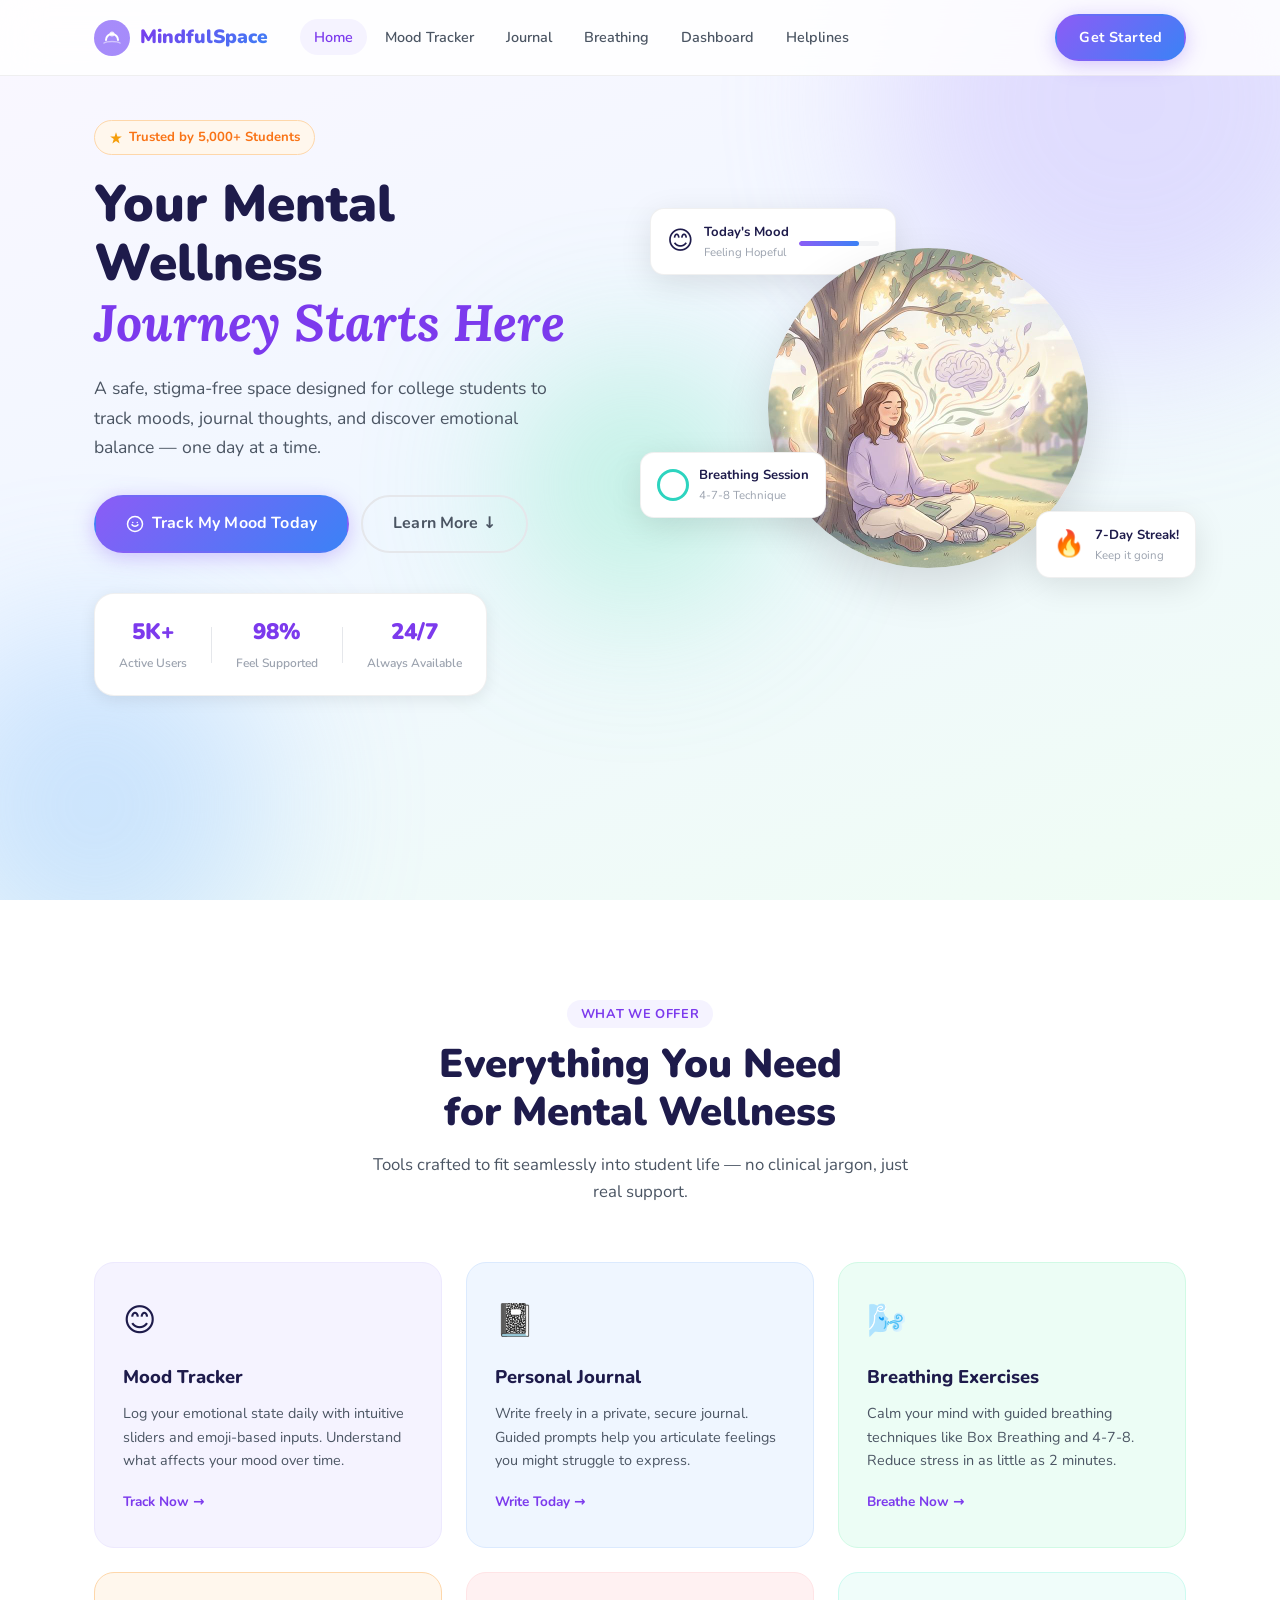
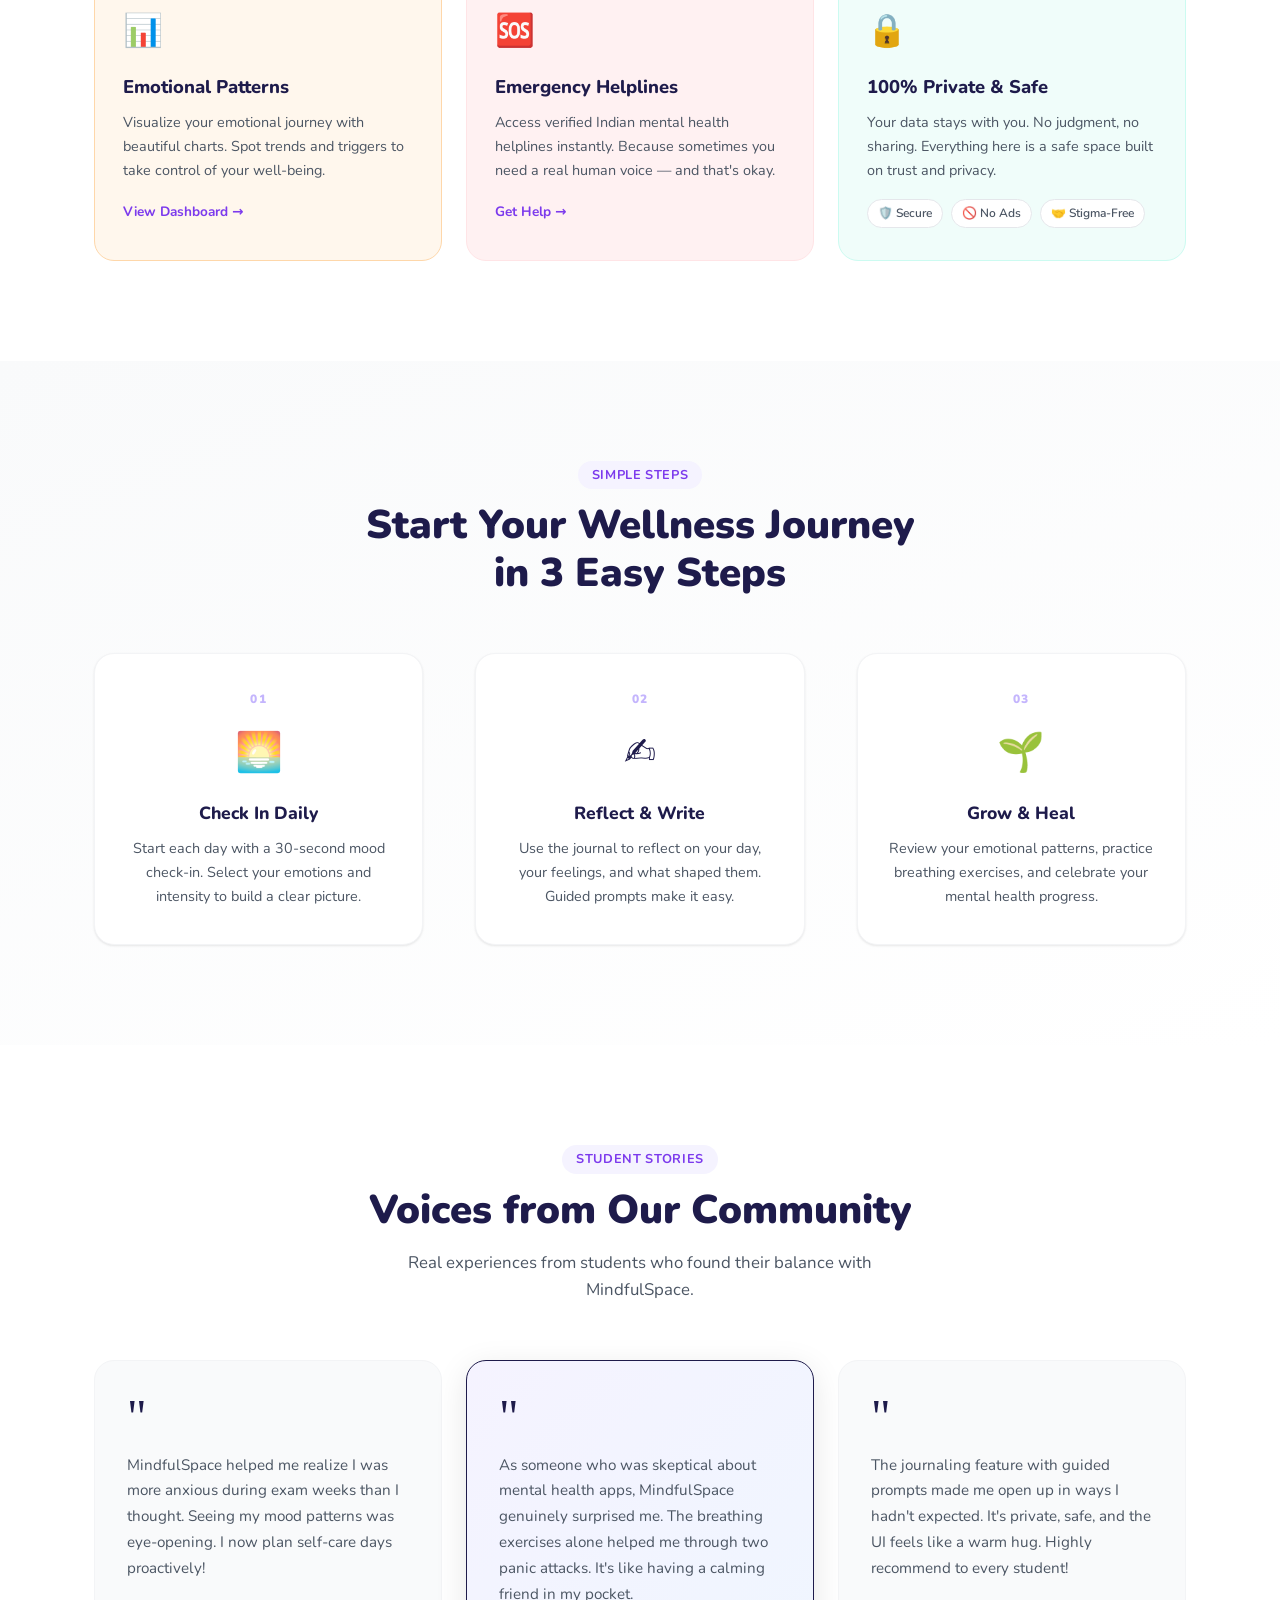
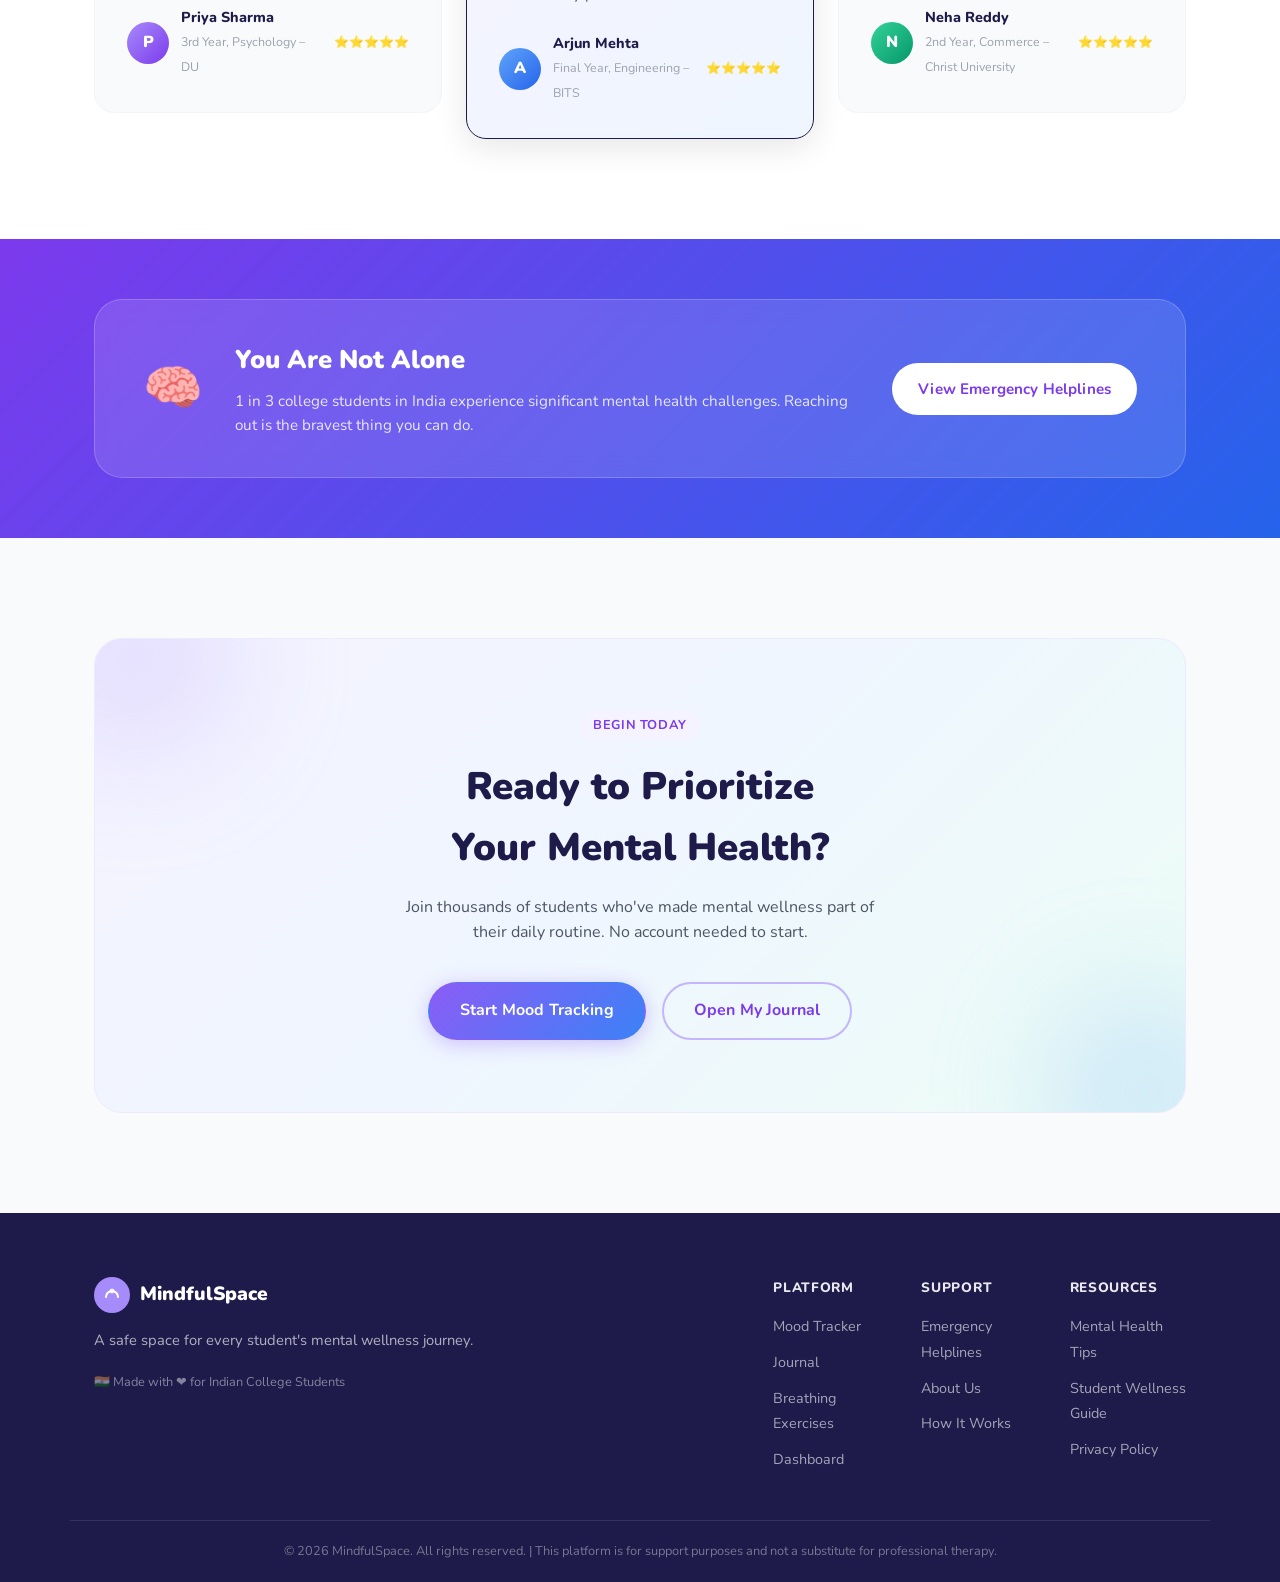
==== index.html @ 721054be "created website MindfulSpace" ====
<!DOCTYPE html>
<html lang="en">
<head>
  <meta charset="UTF-8" />
  <meta name="viewport" content="width=device-width, initial-scale=1.0" />
  <meta name="description" content="MindfulSpace – A safe, private, and accessible mental health support platform for college students. Track moods, journal your thoughts, and access wellness tools." />
  <title>MindfulSpace – Mental Wellness for College Students</title>
  <link rel="preconnect" href="https://fonts.googleapis.com" />
  <link rel="preconnect" href="https://fonts.gstatic.com" crossorigin />
  <link href="https://fonts.googleapis.com/css2?family=Nunito:wght@300;400;500;600;700;800;900&family=Lora:ital,wght@0,400;0,600;1,400&display=swap" rel="stylesheet" />
  <link rel="stylesheet" href="css/style.css" />
</head>
<body>

  <!-- ─── NAVBAR ─── -->
  <nav class="navbar" id="navbar">
    <div class="nav-container">
      <a href="index.html" class="nav-logo">
        <div class="logo-icon">
          <svg viewBox="0 0 36 36" fill="none" xmlns="http://www.w3.org/2000/svg">
            <circle cx="18" cy="18" r="18" fill="url(#logoGrad)"/>
            <path d="M12 20c0-3.314 2.686-6 6-6s6 2.686 6 6" stroke="#fff" stroke-width="2" stroke-linecap="round"/>
            <circle cx="18" cy="14" r="2.5" fill="#fff" opacity="0.8"/>
            <path d="M10 23c1.5-1 4-1.5 8-1.5s6.5.5 8 1.5" stroke="#fff" stroke-width="1.5" stroke-linecap="round" opacity="0.5"/>
            <defs>
              <linearGradient id="logoGrad" x1="0" y1="0" x2="36" y2="36">
                <stop offset="0%" stop-color="#A78BFA"/>
                <stop offset="100%" stop-color="#60A5FA"/>
              </linearGradient>
            </defs>
          </svg>
        </div>
        <span class="logo-text">MindfulSpace</span>
      </a>

      <ul class="nav-links" id="navLinks">
        <li><a href="index.html" class="nav-link active">Home</a></li>
        <li><a href="mood-tracker.html" class="nav-link">Mood Tracker</a></li>
        <li><a href="journal.html" class="nav-link">Journal</a></li>
        <li><a href="breathing.html" class="nav-link">Breathing</a></li>
        <li><a href="dashboard.html" class="nav-link">Dashboard</a></li>
        <li><a href="helplines.html" class="nav-link">Helplines</a></li>
      </ul>

      <div class="nav-actions">
        <a href="mood-tracker.html" class="btn btn-primary nav-cta">Get Started</a>
        <button class="hamburger" id="hamburger" aria-label="Toggle menu">
          <span></span><span></span><span></span>
        </button>
      </div>
    </div>
  </nav>

  <!-- ─── HERO ─── -->
  <section class="hero" id="home">
    <div class="hero-bg-shapes">
      <div class="shape shape-1"></div>
      <div class="shape shape-2"></div>
      <div class="shape shape-3"></div>
    </div>
    <div class="container hero-container">
      <div class="hero-content" data-animate="fade-up">
        <span class="hero-badge">
          <svg width="14" height="14" viewBox="0 0 24 24" fill="none"><path d="M12 2l2.4 7.4H22l-6.2 4.5 2.4 7.4L12 17l-6.2 4.3 2.4-7.4L2 9.4h7.6L12 2z" fill="#F59E0B"/></svg>
          Trusted by 5,000+ Students
        </span>
        <h1 class="hero-title">Your Mental Wellness<br/><em>Journey Starts Here</em></h1>
        <p class="hero-subtitle">A safe, stigma-free space designed for college students to track moods, journal thoughts, and discover emotional balance — one day at a time.</p>
        <div class="hero-actions">
          <a href="mood-tracker.html" class="btn btn-primary btn-lg">
            <svg width="18" height="18" viewBox="0 0 24 24" fill="none"><circle cx="12" cy="12" r="10" stroke="white" stroke-width="2"/><path d="M8 13s1.5 2 4 2 4-2 4-2" stroke="white" stroke-width="2" stroke-linecap="round"/><circle cx="9" cy="10" r="1" fill="white"/><circle cx="15" cy="10" r="1" fill="white"/></svg>
            Track My Mood Today
          </a>
          <a href="#features" class="btn btn-ghost btn-lg">Learn More ↓</a>
        </div>
        <div class="hero-stats">
          <div class="stat-item">
            <span class="stat-num">5K+</span>
            <span class="stat-label">Active Users</span>
          </div>
          <div class="stat-divider"></div>
          <div class="stat-item">
            <span class="stat-num">98%</span>
            <span class="stat-label">Feel Supported</span>
          </div>
          <div class="stat-divider"></div>
          <div class="stat-item">
            <span class="stat-num">24/7</span>
            <span class="stat-label">Always Available</span>
          </div>
        </div>
      </div>
      <div class="hero-visual" data-animate="fade-left">
        <div class="hero-card-stack">
          <div class="floating-card card-mood">
            <div class="card-icon">😊</div>
            <div class="card-info">
              <span class="card-title">Today's Mood</span>
              <span class="card-sub">Feeling Hopeful</span>
            </div>
            <div class="mood-bar-mini">
              <div class="mood-fill" style="width:75%"></div>
            </div>
          </div>
          <div class="hero-illustration-wrap">
            <img src="assets/hero-illustration.png" alt="Student finding mental peace" class="hero-img" />
          </div>
          <div class="floating-card card-streak">
            <div class="streak-fire">🔥</div>
            <div class="card-info">
              <span class="card-title">7-Day Streak!</span>
              <span class="card-sub">Keep it going</span>
            </div>
          </div>
          <div class="floating-card card-breath">
            <div class="breath-ring"></div>
            <div class="card-info">
              <span class="card-title">Breathing Session</span>
              <span class="card-sub">4-7-8 Technique</span>
            </div>
          </div>
        </div>
      </div>
    </div>
  </section>

  <!-- ─── FEATURES ─── -->
  <section class="features" id="features">
    <div class="container">
      <div class="section-header" data-animate="fade-up">
        <span class="section-tag">What We Offer</span>
        <h2 class="section-title">Everything You Need<br/>for Mental Wellness</h2>
        <p class="section-subtitle">Tools crafted to fit seamlessly into student life — no clinical jargon, just real support.</p>
      </div>
      <div class="features-grid">

        <a href="mood-tracker.html" class="feature-card feature-card--purple" data-animate="fade-up" data-delay="100">
          <div class="feature-icon-wrap">
            <span class="feature-emoji">😊</span>
          </div>
          <h3>Mood Tracker</h3>
          <p>Log your emotional state daily with intuitive sliders and emoji-based inputs. Understand what affects your mood over time.</p>
          <span class="feature-link">Track Now →</span>
        </a>

        <a href="journal.html" class="feature-card feature-card--blue" data-animate="fade-up" data-delay="200">
          <div class="feature-icon-wrap">
            <span class="feature-emoji">📓</span>
          </div>
          <h3>Personal Journal</h3>
          <p>Write freely in a private, secure journal. Guided prompts help you articulate feelings you might struggle to express.</p>
          <span class="feature-link">Write Today →</span>
        </a>

        <a href="breathing.html" class="feature-card feature-card--green" data-animate="fade-up" data-delay="300">
          <div class="feature-icon-wrap">
            <span class="feature-emoji">🌬️</span>
          </div>
          <h3>Breathing Exercises</h3>
          <p>Calm your mind with guided breathing techniques like Box Breathing and 4-7-8. Reduce stress in as little as 2 minutes.</p>
          <span class="feature-link">Breathe Now →</span>
        </a>

        <a href="dashboard.html" class="feature-card feature-card--peach" data-animate="fade-up" data-delay="400">
          <div class="feature-icon-wrap">
            <span class="feature-emoji">📊</span>
          </div>
          <h3>Emotional Patterns</h3>
          <p>Visualize your emotional journey with beautiful charts. Spot trends and triggers to take control of your well-being.</p>
          <span class="feature-link">View Dashboard →</span>
        </a>

        <a href="helplines.html" class="feature-card feature-card--rose" data-animate="fade-up" data-delay="500">
          <div class="feature-icon-wrap">
            <span class="feature-emoji">🆘</span>
          </div>
          <h3>Emergency Helplines</h3>
          <p>Access verified Indian mental health helplines instantly. Because sometimes you need a real human voice — and that's okay.</p>
          <span class="feature-link">Get Help →</span>
        </a>

        <div class="feature-card feature-card--teal feature-card--highlight" data-animate="fade-up" data-delay="600">
          <div class="feature-icon-wrap">
            <span class="feature-emoji">🔒</span>
          </div>
          <h3>100% Private & Safe</h3>
          <p>Your data stays with you. No judgment, no sharing. Everything here is a safe space built on trust and privacy.</p>
          <div class="privacy-badges">
            <span class="badge">🛡️ Secure</span>
            <span class="badge">🚫 No Ads</span>
            <span class="badge">🤝 Stigma-Free</span>
          </div>
        </div>

      </div>
    </div>
  </section>

  <!-- ─── HOW IT WORKS ─── -->
  <section class="how-it-works">
    <div class="container">
      <div class="section-header" data-animate="fade-up">
        <span class="section-tag">Simple Steps</span>
        <h2 class="section-title">Start Your Wellness Journey<br/>in 3 Easy Steps</h2>
      </div>
      <div class="steps-container">
        <div class="step-card" data-animate="fade-up" data-delay="100">
          <div class="step-number">01</div>
          <div class="step-icon">🌅</div>
          <h3>Check In Daily</h3>
          <p>Start each day with a 30-second mood check-in. Select your emotions and intensity to build a clear picture.</p>
        </div>
        <div class="step-connector"></div>
        <div class="step-card" data-animate="fade-up" data-delay="200">
          <div class="step-number">02</div>
          <div class="step-icon">✍️</div>
          <h3>Reflect & Write</h3>
          <p>Use the journal to reflect on your day, your feelings, and what shaped them. Guided prompts make it easy.</p>
        </div>
        <div class="step-connector"></div>
        <div class="step-card" data-animate="fade-up" data-delay="300">
          <div class="step-number">03</div>
          <div class="step-icon">🌱</div>
          <h3>Grow & Heal</h3>
          <p>Review your emotional patterns, practice breathing exercises, and celebrate your mental health progress.</p>
        </div>
      </div>
    </div>
  </section>

  <!-- ─── TESTIMONIALS ─── -->
  <section class="testimonials">
    <div class="container">
      <div class="section-header" data-animate="fade-up">
        <span class="section-tag">Student Stories</span>
        <h2 class="section-title">Voices from Our Community</h2>
        <p class="section-subtitle">Real experiences from students who found their balance with MindfulSpace.</p>
      </div>
      <div class="testimonials-grid">

        <div class="testimonial-card" data-animate="fade-up" data-delay="100">
          <div class="quote-icon">"</div>
          <p class="testimonial-text">MindfulSpace helped me realize I was more anxious during exam weeks than I thought. Seeing my mood patterns was eye-opening. I now plan self-care days proactively!</p>
          <div class="testimonial-author">
            <div class="author-avatar" style="background: linear-gradient(135deg,#A78BFA,#7C3AED)">P</div>
            <div class="author-info">
              <span class="author-name">Priya Sharma</span>
              <span class="author-detail">3rd Year, Psychology – DU</span>
            </div>
            <div class="stars">⭐⭐⭐⭐⭐</div>
          </div>
        </div>

        <div class="testimonial-card testimonial-card--featured" data-animate="fade-up" data-delay="200">
          <div class="quote-icon">"</div>
          <p class="testimonial-text">As someone who was skeptical about mental health apps, MindfulSpace genuinely surprised me. The breathing exercises alone helped me through two panic attacks. It's like having a calming friend in my pocket.</p>
          <div class="testimonial-author">
            <div class="author-avatar" style="background: linear-gradient(135deg,#60A5FA,#2563EB)">A</div>
            <div class="author-info">
              <span class="author-name">Arjun Mehta</span>
              <span class="author-detail">Final Year, Engineering – BITS</span>
            </div>
            <div class="stars">⭐⭐⭐⭐⭐</div>
          </div>
        </div>

        <div class="testimonial-card" data-animate="fade-up" data-delay="300">
          <div class="quote-icon">"</div>
          <p class="testimonial-text">The journaling feature with guided prompts made me open up in ways I hadn't expected. It's private, safe, and the UI feels like a warm hug. Highly recommend to every student!</p>
          <div class="testimonial-author">
            <div class="author-avatar" style="background: linear-gradient(135deg,#34D399,#059669)">N</div>
            <div class="author-info">
              <span class="author-name">Neha Reddy</span>
              <span class="author-detail">2nd Year, Commerce – Christ University</span>
            </div>
            <div class="stars">⭐⭐⭐⭐⭐</div>
          </div>
        </div>

      </div>
    </div>
  </section>

  <!-- ─── AWARENESS BANNER ─── -->
  <section class="awareness-banner">
    <div class="container awareness-container">
      <div class="awareness-content" data-animate="fade-up">
        <div class="awareness-icon">🧠</div>
        <div class="awareness-text">
          <h2>You Are Not Alone</h2>
          <p>1 in 3 college students in India experience significant mental health challenges. Reaching out is the bravest thing you can do.</p>
        </div>
        <a href="helplines.html" class="btn btn-white">View Emergency Helplines</a>
      </div>
    </div>
  </section>

  <!-- ─── CTA ─── -->
  <section class="cta-section">
    <div class="container">
      <div class="cta-card" data-animate="fade-up">
        <div class="cta-decoration cta-dec-1"></div>
        <div class="cta-decoration cta-dec-2"></div>
        <span class="section-tag">Begin Today</span>
        <h2>Ready to Prioritize<br/>Your Mental Health?</h2>
        <p>Join thousands of students who've made mental wellness part of their daily routine. No account needed to start.</p>
        <div class="cta-actions">
          <a href="mood-tracker.html" class="btn btn-primary btn-lg">Start Mood Tracking</a>
          <a href="journal.html" class="btn btn-outline btn-lg">Open My Journal</a>
        </div>
      </div>
    </div>
  </section>

  <!-- ─── FOOTER ─── -->
  <footer class="footer">
    <div class="container footer-container">
      <div class="footer-brand">
        <a href="index.html" class="nav-logo footer-logo">
          <div class="logo-icon">
            <svg viewBox="0 0 36 36" fill="none" xmlns="http://www.w3.org/2000/svg">
              <circle cx="18" cy="18" r="18" fill="url(#footerLogoGrad)"/>
              <path d="M12 20c0-3.314 2.686-6 6-6s6 2.686 6 6" stroke="#fff" stroke-width="2" stroke-linecap="round"/>
              <circle cx="18" cy="14" r="2.5" fill="#fff" opacity="0.8"/>
              <defs>
                <linearGradient id="footerLogoGrad" x1="0" y1="0" x2="36" y2="36">
                  <stop offset="0%" stop-color="#A78BFA"/>
                  <stop offset="100%" stop-color="#60A5FA"/>
                </linearGradient>
              </defs>
            </svg>
          </div>
          <span class="logo-text">MindfulSpace</span>
        </a>
        <p class="footer-tagline">A safe space for every student's mental wellness journey.</p>
        <div class="footer-note">
          <span>🇮🇳 Made with ❤️ for Indian College Students</span>
        </div>
      </div>
      <div class="footer-links-grid">
        <div class="footer-col">
          <h4>Platform</h4>
          <ul>
            <li><a href="mood-tracker.html">Mood Tracker</a></li>
            <li><a href="journal.html">Journal</a></li>
            <li><a href="breathing.html">Breathing Exercises</a></li>
            <li><a href="dashboard.html">Dashboard</a></li>
          </ul>
        </div>
        <div class="footer-col">
          <h4>Support</h4>
          <ul>
            <li><a href="helplines.html">Emergency Helplines</a></li>
            <li><a href="#features">About Us</a></li>
            <li><a href="#features">How It Works</a></li>
          </ul>
        </div>
        <div class="footer-col">
          <h4>Resources</h4>
          <ul>
            <li><a href="#">Mental Health Tips</a></li>
            <li><a href="#">Student Wellness Guide</a></li>
            <li><a href="#">Privacy Policy</a></li>
          </ul>
        </div>
      </div>
    </div>
    <div class="footer-bottom">
      <div class="container">
        <p>© 2026 MindfulSpace. All rights reserved. | This platform is for support purposes and not a substitute for professional therapy.</p>
      </div>
    </div>
  </footer>

  <script src="js/main.js"></script>
</body>
</html>
---- css/style.css ----
/* ================================================
   MINDFULSPACE – MAIN STYLESHEET
   Light Theme | Calm & Vibrant
================================================ */

/* ─── TOKENS ─── */
:root {
  --purple-50:  #F5F3FF;
  --purple-100: #EDE9FE;
  --purple-300: #C4B5FD;
  --purple-500: #8B5CF6;
  --purple-600: #7C3AED;

  --blue-50:  #EFF6FF;
  --blue-300: #93C5FD;
  --blue-500: #3B82F6;
  --blue-600: #2563EB;

  --green-50:  #ECFDF5;
  --green-300: #6EE7B7;
  --green-500: #10B981;
  --green-600: #059669;

  --peach-50:  #FFF7ED;
  --peach-200: #FED7AA;
  --peach-400: #FB923C;
  --peach-500: #F97316;

  --rose-50:  #FFF1F2;
  --rose-300: #FDA4AF;
  --rose-500: #F43F5E;

  --teal-50:  #F0FDFA;
  --teal-400: #2DD4BF;
  --teal-600: #0D9488;

  --gray-50:  #F9FAFB;
  --gray-100: #F3F4F6;
  --gray-200: #E5E7EB;
  --gray-300: #D1D5DB;
  --gray-400: #9CA3AF;
  --gray-500: #6B7280;
  --gray-700: #374151;
  --gray-800: #1F2937;
  --gray-900: #111827;

  --white: #FFFFFF;
  --text-primary: #1E1B4B;
  --text-secondary: #4B5563;
  --text-muted: #9CA3AF;

  --border-light: rgba(0,0,0,0.06);
  --shadow-sm: 0 1px 3px rgba(0,0,0,0.06), 0 1px 2px rgba(0,0,0,0.04);
  --shadow-md: 0 4px 16px rgba(0,0,0,0.08);
  --shadow-lg: 0 8px 32px rgba(0,0,0,0.10);
  --shadow-xl: 0 20px 48px rgba(0,0,0,0.12);

  --radius-sm: 8px;
  --radius-md: 14px;
  --radius-lg: 20px;
  --radius-xl: 28px;
  --radius-full: 9999px;

  --font-sans: 'Nunito', system-ui, sans-serif;
  --font-serif: 'Lora', Georgia, serif;

  --transition: 0.25s cubic-bezier(0.4,0,0.2,1);
  --transition-slow: 0.45s cubic-bezier(0.4,0,0.2,1);
}

/* ─── RESET & BASE ─── */
*, *::before, *::after { box-sizing: border-box; margin: 0; padding: 0; }
html { scroll-behavior: smooth; font-size: 16px; }
body {
  font-family: var(--font-sans);
  background: var(--white);
  color: var(--text-primary);
  line-height: 1.6;
  overflow-x: hidden;
}
a { text-decoration: none; color: inherit; }
ul { list-style: none; }
img { max-width: 100%; display: block; }
button { border: none; background: none; cursor: pointer; font-family: inherit; }

/* ─── CONTAINER ─── */
.container {
  max-width: 1140px;
  margin: 0 auto;
  padding: 0 24px;
}

/* ─── BUTTONS ─── */
.btn {
  display: inline-flex;
  align-items: center;
  gap: 8px;
  padding: 12px 24px;
  border-radius: var(--radius-full);
  font-weight: 700;
  font-size: 0.95rem;
  font-family: var(--font-sans);
  transition: var(--transition);
  cursor: pointer;
  border: 2px solid transparent;
  letter-spacing: 0.01em;
}
.btn-lg { padding: 14px 30px; font-size: 1rem; }
.btn-sm { padding: 8px 18px; font-size: 0.875rem; }
.btn-primary {
  background: linear-gradient(135deg, var(--purple-500), var(--blue-500));
  color: #fff;
  box-shadow: 0 4px 20px rgba(139,92,246,0.35);
}
.btn-primary:hover {
  transform: translateY(-2px);
  box-shadow: 0 8px 28px rgba(139,92,246,0.45);
}
.btn-ghost {
  background: transparent;
  color: var(--text-secondary);
  border-color: var(--gray-200);
}
.btn-ghost:hover { background: var(--gray-50); border-color: var(--gray-300); }
.btn-outline {
  background: transparent;
  color: var(--purple-600);
  border-color: var(--purple-300);
}
.btn-outline:hover { background: var(--purple-50); }
.btn-white {
  background: #fff;
  color: var(--purple-600);
  font-weight: 700;
}
.btn-white:hover { background: var(--purple-50); transform: translateY(-2px); }
.btn-danger {
  background: linear-gradient(135deg, #F43F5E, #E11D48);
  color: #fff;
  box-shadow: 0 4px 16px rgba(244,63,94,0.3);
}
.btn-danger:hover { transform: translateY(-2px); box-shadow: 0 8px 24px rgba(244,63,94,0.4); }
.btn-success {
  background: linear-gradient(135deg, var(--green-500), var(--teal-600));
  color: #fff;
  box-shadow: 0 4px 16px rgba(16,185,129,0.3);
}
.btn-success:hover { transform: translateY(-2px); }

/* ─── SECTION HELPERS ─── */
.section-tag {
  display: inline-block;
  background: var(--purple-50);
  color: var(--purple-600);
  padding: 4px 14px;
  border-radius: var(--radius-full);
  font-size: 0.8rem;
  font-weight: 700;
  letter-spacing: 0.05em;
  text-transform: uppercase;
  margin-bottom: 12px;
}
.section-header { text-align: center; margin-bottom: 56px; }
.section-title {
  font-size: clamp(1.8rem, 4vw, 2.5rem);
  font-weight: 900;
  color: var(--text-primary);
  line-height: 1.2;
  margin-bottom: 16px;
}
.section-title em { font-style: italic; font-family: var(--font-serif); color: var(--purple-600); }
.section-subtitle { font-size: 1.05rem; color: var(--text-secondary); max-width: 560px; margin: 0 auto; }

/* ─── NAVBAR ─── */
.navbar {
  position: fixed;
  top: 0; left: 0; right: 0;
  z-index: 1000;
  padding: 14px 0;
  background: rgba(255,255,255,0.85);
  backdrop-filter: blur(20px);
  -webkit-backdrop-filter: blur(20px);
  border-bottom: 1px solid var(--border-light);
  transition: var(--transition);
}
.navbar.scrolled {
  padding: 10px 0;
  box-shadow: var(--shadow-md);
}
.nav-container {
  max-width: 1140px;
  margin: 0 auto;
  padding: 0 24px;
  display: flex;
  align-items: center;
  gap: 32px;
}
.nav-logo {
  display: flex;
  align-items: center;
  gap: 10px;
  flex-shrink: 0;
}
.logo-icon { width: 36px; height: 36px; flex-shrink: 0; }
.logo-text {
  font-size: 1.2rem;
  font-weight: 900;
  background: linear-gradient(135deg, var(--purple-600), var(--blue-500));
  -webkit-background-clip: text;
  -webkit-text-fill-color: transparent;
  background-clip: text;
}
.nav-links {
  display: flex;
  align-items: center;
  gap: 4px;
  flex: 1;
}
.nav-link {
  padding: 8px 14px;
  border-radius: var(--radius-full);
  font-weight: 600;
  font-size: 0.9rem;
  color: var(--text-secondary);
  transition: var(--transition);
}
.nav-link:hover, .nav-link.active {
  background: var(--purple-50);
  color: var(--purple-600);
}
.nav-actions { display: flex; align-items: center; gap: 12px; margin-left: auto; }
.nav-cta { padding: 10px 22px; font-size: 0.9rem; }
.hamburger {
  display: none;
  flex-direction: column;
  gap: 5px;
  width: 32px;
  padding: 4px;
}
.hamburger span {
  display: block;
  height: 2px;
  background: var(--text-primary);
  border-radius: 2px;
  transition: var(--transition);
}
.hamburger.open span:nth-child(1) { transform: translateY(7px) rotate(45deg); }
.hamburger.open span:nth-child(2) { opacity: 0; }
.hamburger.open span:nth-child(3) { transform: translateY(-7px) rotate(-45deg); }

/* ─── HERO ─── */
.hero {
  min-height: 100vh;
  padding: 120px 0 80px;
  position: relative;
  overflow: hidden;
  background: linear-gradient(160deg, #FAF7FF 0%, #F0F7FF 50%, #F0FDF4 100%);
}
.hero-bg-shapes { position: absolute; inset: 0; pointer-events: none; overflow: hidden; }
.shape {
  position: absolute;
  border-radius: 50%;
  filter: blur(80px);
  opacity: 0.4;
}
.shape-1 { width: 500px; height: 500px; background: var(--purple-300); top: -150px; right: -100px; animation: float1 8s ease-in-out infinite; }
.shape-2 { width: 350px; height: 350px; background: var(--blue-300); bottom: -80px; left: -80px; animation: float2 10s ease-in-out infinite; }
.shape-3 { width: 250px; height: 250px; background: var(--green-300); top: 40%; left: 40%; animation: float1 12s ease-in-out infinite reverse; }
@keyframes float1 { 0%,100% { transform: translateY(0) rotate(0); } 50% { transform: translateY(-30px) rotate(5deg); } }
@keyframes float2 { 0%,100% { transform: translateY(0) rotate(0); } 50% { transform: translateY(20px) rotate(-5deg); } }

.hero-container {
  display: grid;
  grid-template-columns: 1fr 1fr;
  gap: 60px;
  align-items: center;
  position: relative;
  z-index: 1;
}
.hero-badge {
  display: inline-flex;
  align-items: center;
  gap: 6px;
  background: linear-gradient(135deg, var(--peach-50), #FFF7ED);
  border: 1px solid var(--peach-200);
  color: var(--peach-500);
  padding: 6px 14px;
  border-radius: var(--radius-full);
  font-size: 0.82rem;
  font-weight: 700;
  margin-bottom: 20px;
}
.hero-title {
  font-size: clamp(2.2rem, 5vw, 3.2rem);
  font-weight: 900;
  color: var(--text-primary);
  line-height: 1.15;
  margin-bottom: 20px;
}
.hero-title em { font-style: italic; font-family: var(--font-serif); color: var(--purple-600); }
.hero-subtitle {
  font-size: 1.1rem;
  color: var(--text-secondary);
  line-height: 1.7;
  margin-bottom: 32px;
  max-width: 480px;
}
.hero-actions { display: flex; gap: 12px; flex-wrap: wrap; margin-bottom: 40px; }
.hero-stats {
  display: flex;
  align-items: center;
  gap: 24px;
  padding: 20px 24px;
  background: #fff;
  border-radius: var(--radius-lg);
  box-shadow: var(--shadow-md);
  border: 1px solid var(--border-light);
  width: fit-content;
}
.stat-item { text-align: center; }
.stat-num { display: block; font-size: 1.4rem; font-weight: 900; color: var(--purple-600); }
.stat-label { font-size: 0.75rem; color: var(--text-muted); font-weight: 600; }
.stat-divider { width: 1px; height: 36px; background: var(--gray-200); }

/* Hero Visual */
.hero-visual { position: relative; }
.hero-card-stack { position: relative; height: 440px; }
.hero-illustration-wrap {
  position: absolute;
  top: 50%; left: 50%;
  transform: translate(-50%, -50%);
  width: 320px; height: 320px;
  border-radius: 50%;
  overflow: hidden;
  background: linear-gradient(135deg, var(--purple-100), var(--blue-50));
  box-shadow: var(--shadow-xl);
}
.hero-img { width: 100%; height: 100%; object-fit: cover; }
.floating-card {
  position: absolute;
  background: #fff;
  border-radius: var(--radius-md);
  padding: 12px 16px;
  box-shadow: var(--shadow-lg);
  border: 1px solid var(--border-light);
  display: flex;
  align-items: center;
  gap: 10px;
  animation: cardFloat 4s ease-in-out infinite;
}
.card-mood { top: 20px; left: -20px; animation-delay: 0s; }
.card-streak { bottom: 50px; right: -10px; animation-delay: 1s; }
.card-breath { top: 60%; left: -30px; animation-delay: 2s; }
@keyframes cardFloat { 0%,100% { transform: translateY(0); } 50% { transform: translateY(-8px); } }
.card-icon { font-size: 1.6rem; }
.streak-fire { font-size: 1.6rem; }
.card-info { display: flex; flex-direction: column; }
.card-title { font-size: 0.82rem; font-weight: 700; color: var(--text-primary); }
.card-sub { font-size: 0.72rem; color: var(--text-muted); }
.mood-bar-mini { width: 80px; height: 5px; background: var(--gray-100); border-radius: 3px; margin-top: 4px; overflow: hidden; }
.mood-fill { height: 100%; background: linear-gradient(90deg, var(--purple-500), var(--blue-500)); border-radius: 3px; }
.breath-ring {
  width: 32px; height: 32px;
  border-radius: 50%;
  border: 3px solid var(--teal-400);
  animation: breathPulse 3s ease-in-out infinite;
}
@keyframes breathPulse { 0%,100% { transform: scale(1); opacity: 1; } 50% { transform: scale(1.3); opacity: 0.5; } }

/* ─── FEATURES ─── */
.features {
  padding: 100px 0;
  background: #fff;
}
.features-grid {
  display: grid;
  grid-template-columns: repeat(3, 1fr);
  gap: 24px;
}
.feature-card {
  display: block;
  padding: 32px 28px;
  border-radius: var(--radius-lg);
  border: 1.5px solid transparent;
  transition: var(--transition);
  cursor: pointer;
  position: relative;
  overflow: hidden;
}
.feature-card::before {
  content: '';
  position: absolute;
  inset: 0;
  opacity: 0;
  transition: var(--transition);
  border-radius: var(--radius-lg);
}
.feature-card:hover { transform: translateY(-6px); box-shadow: var(--shadow-xl); }
.feature-card:hover::before { opacity: 0.04; }
.feature-card--purple { background: var(--purple-50); border-color: var(--purple-100); }
.feature-card--purple:hover { border-color: var(--purple-300); }
.feature-card--blue { background: var(--blue-50); border-color: #DBEAFE; }
.feature-card--blue:hover { border-color: var(--blue-300); }
.feature-card--green { background: var(--green-50); border-color: #D1FAE5; }
.feature-card--green:hover { border-color: var(--green-300); }
.feature-card--peach { background: var(--peach-50); border-color: var(--peach-200); }
.feature-card--peach:hover { border-color: var(--peach-400); }
.feature-card--rose { background: var(--rose-50); border-color: #FFE4E6; }
.feature-card--rose:hover { border-color: var(--rose-300); }
.feature-card--teal { background: var(--teal-50); border-color: #CCFBF1; }
.feature-card--teal:hover { border-color: var(--teal-400); }
.feature-card--highlight { grid-column: span 1; }
.feature-icon-wrap { margin-bottom: 16px; }
.feature-emoji { font-size: 2rem; }
.feature-card h3 { font-size: 1.15rem; font-weight: 800; color: var(--text-primary); margin-bottom: 10px; }
.feature-card p { font-size: 0.9rem; color: var(--text-secondary); line-height: 1.65; margin-bottom: 16px; }
.feature-link { font-size: 0.85rem; font-weight: 700; color: var(--purple-600); }
.privacy-badges { display: flex; flex-wrap: wrap; gap: 8px; margin-top: 12px; }
.badge {
  padding: 4px 10px;
  background: #fff;
  border-radius: var(--radius-full);
  font-size: 0.75rem;
  font-weight: 600;
  color: var(--text-secondary);
  border: 1px solid var(--gray-200);
}

/* ─── HOW IT WORKS ─── */
.how-it-works {
  padding: 100px 0;
  background: linear-gradient(160deg, var(--gray-50), #fff);
}
.steps-container {
  display: flex;
  align-items: flex-start;
  gap: 0;
}
.step-card {
  flex: 1;
  padding: 36px 28px;
  text-align: center;
  background: #fff;
  border-radius: var(--radius-lg);
  border: 1.5px solid var(--gray-100);
  box-shadow: var(--shadow-sm);
  transition: var(--transition);
  position: relative;
}
.step-card:hover { transform: translateY(-4px); box-shadow: var(--shadow-lg); border-color: var(--purple-200); }
.step-number {
  font-size: 0.75rem;
  font-weight: 900;
  letter-spacing: 0.1em;
  color: var(--purple-300);
  margin-bottom: 12px;
}
.step-icon { font-size: 2.4rem; margin-bottom: 16px; }
.step-card h3 { font-size: 1.1rem; font-weight: 800; margin-bottom: 10px; color: var(--text-primary); }
.step-card p { font-size: 0.9rem; color: var(--text-secondary); line-height: 1.65; }
.step-connector {
  width: 60px;
  height: 2px;
  background: linear-gradient(90deg, var(--purple-200), var(--blue-200));
  align-self: center;
  flex-shrink: 0;
  position: relative;
  margin: 0 -4px;
}
.step-connector::after {
  content: '→';
  position: absolute;
  right: -8px;
  top: 50%;
  transform: translateY(-50%);
  color: var(--purple-300);
  font-size: 0.9rem;
}

/* ─── TESTIMONIALS ─── */
.testimonials {
  padding: 100px 0;
  background: #fff;
}
.testimonials-grid {
  display: grid;
  grid-template-columns: repeat(3, 1fr);
  gap: 24px;
  align-items: start;
}
.testimonial-card {
  padding: 32px;
  border-radius: var(--radius-lg);
  border: 1.5px solid var(--gray-100);
  background: var(--gray-50);
  transition: var(--transition);
  position: relative;
}
.testimonial-card:hover { transform: translateY(-4px); box-shadow: var(--shadow-lg); }
.testimonial-card--featured {
  background: linear-gradient(135deg, var(--purple-50), var(--blue-50));
  border-color: var(--purple-200);
  transform: translateY(-8px);
  box-shadow: var(--shadow-lg);
}
.quote-icon {
  font-size: 3rem;
  line-height: 1;
  color: var(--purple-200);
  font-family: Georgia, serif;
  margin-bottom: 12px;
}
.testimonial-text { font-size: 0.95rem; color: var(--text-secondary); line-height: 1.7; margin-bottom: 24px; }
.testimonial-author { display: flex; align-items: center; gap: 12px; flex-wrap: wrap; }
.author-avatar {
  width: 42px; height: 42px;
  border-radius: 50%;
  display: flex; align-items: center; justify-content: center;
  color: #fff;
  font-weight: 900;
  font-size: 1rem;
  flex-shrink: 0;
}
.author-info { flex: 1; }
.author-name { display: block; font-weight: 800; font-size: 0.9rem; color: var(--text-primary); }
.author-detail { font-size: 0.78rem; color: var(--text-muted); }
.stars { font-size: 0.75rem; }

/* ─── AWARENESS BANNER ─── */
.awareness-banner {
  padding: 60px 0;
  background: linear-gradient(135deg, var(--purple-600), var(--blue-600));
}

.awareness-content {
  display: flex;
  align-items: center;
  gap: 32px;
  flex-wrap: wrap;
  padding: 40px 48px;
  background: rgba(255,255,255,0.12);
  border-radius: var(--radius-xl);
  border: 1px solid rgba(255,255,255,0.2);
  backdrop-filter: blur(10px);
}
.awareness-icon { font-size: 3rem; flex-shrink: 0; }
.awareness-text { flex: 1; }
.awareness-text h2 { font-size: 1.6rem; font-weight: 900; color: #fff; margin-bottom: 8px; }
.awareness-text p { color: rgba(255,255,255,0.85); font-size: 0.95rem; line-height: 1.6; }

/* ─── CTA SECTION ─── */
.cta-section {
  padding: 100px 0;
  background: var(--gray-50);
}
.cta-card {
  background: linear-gradient(135deg, var(--purple-50) 0%, var(--blue-50) 50%, var(--green-50) 100%);
  border: 1.5px solid var(--purple-100);
  border-radius: var(--radius-xl);
  padding: 72px 60px;
  text-align: center;
  position: relative;
  overflow: hidden;
}
.cta-decoration {
  position: absolute;
  width: 200px; height: 200px;
  border-radius: 50%;
  filter: blur(60px);
  pointer-events: none;
}
.cta-dec-1 { background: var(--purple-300); top: -80px; left: -60px; opacity: 0.35; }
.cta-dec-2 { background: var(--blue-300); bottom: -80px; right: -60px; opacity: 0.35; }
.cta-card .section-tag { margin-bottom: 16px; }
.cta-card h2 { font-size: clamp(1.8rem, 3.5vw, 2.4rem); font-weight: 900; margin-bottom: 16px; color: var(--text-primary); }
.cta-card p { font-size: 1rem; color: var(--text-secondary); margin-bottom: 36px; max-width: 480px; margin-left: auto; margin-right: auto; }
.cta-actions { display: flex; gap: 16px; justify-content: center; flex-wrap: wrap; margin-top: 36px; }

/* ─── FOOTER ─── */
.footer {
  background: var(--text-primary);
  color: rgba(255,255,255,0.8);
  padding: 64px 0 0;
}
.footer-container {
  display: grid;
  grid-template-columns: 1.5fr 1fr;
  gap: 60px;
  padding-bottom: 48px;
  border-bottom: 1px solid rgba(255,255,255,0.1);
}

.footer-logo .logo-text { -webkit-text-fill-color: #fff; background: none; color: #fff; }
.footer-tagline { margin: 16px 0 20px; font-size: 0.92rem; color: rgba(255,255,255,0.65); line-height: 1.6; }
.footer-note { font-size: 0.8rem; color: rgba(255,255,255,0.45); }
.footer-links-grid { display: grid; grid-template-columns: repeat(3, 1fr); gap: 32px; }
.footer-col h4 { font-size: 0.85rem; font-weight: 800; color: rgba(255,255,255,0.9); text-transform: uppercase; letter-spacing: 0.05em; margin-bottom: 16px; }
.footer-col ul { display: flex; flex-direction: column; gap: 10px; }
.footer-col a { font-size: 0.9rem; color: rgba(255,255,255,0.6); transition: var(--transition); }
.footer-col a:hover { color: var(--purple-300); }
.footer-bottom {
  padding: 20px 0;
  text-align: center;
}
.footer-bottom p { font-size: 0.8rem; color: rgba(255,255,255,0.4); line-height: 1.6; }

/* ─── ANIMATIONS ─── */
[data-animate] {
  opacity: 0;
  transform: translateY(24px);
  transition: opacity 0.6s ease, transform 0.6s ease;
}
[data-animate="fade-left"] { transform: translateX(24px); }
[data-animate].visible {
  opacity: 1;
  transform: none;
}
[data-delay="100"] { transition-delay: 0.1s; }
[data-delay="200"] { transition-delay: 0.2s; }
[data-delay="300"] { transition-delay: 0.3s; }
[data-delay="400"] { transition-delay: 0.4s; }
[data-delay="500"] { transition-delay: 0.5s; }
[data-delay="600"] { transition-delay: 0.6s; }

/* ─── PAGE HERO (inner pages) ─── */
.page-hero {
  padding: 130px 0 60px;
  background: linear-gradient(160deg, var(--purple-50) 0%, var(--blue-50) 100%);
  text-align: center;
  position: relative;
  overflow: hidden;
}
.page-hero::before {
  content: '';
  position: absolute;
  width: 600px; height: 600px;
  border-radius: 50%;
  background: var(--purple-200);
  filter: blur(120px);
  opacity: 0.25;
  top: -200px; right: -200px;
  pointer-events: none;
}
.page-hero-tag { margin-bottom: 12px; }
.page-hero h1 { font-size: clamp(2rem, 5vw, 2.8rem); font-weight: 900; color: var(--text-primary); margin-bottom: 14px; }
.page-hero h1 em { font-style: italic; font-family: var(--font-serif); color: var(--purple-600); }
.page-hero p { font-size: 1.05rem; color: var(--text-secondary); max-width: 540px; margin: 0 auto; }

/* ─── MOOD TRACKER PAGE ─── */
.mood-page { padding: 60px 0 100px; background: #fff; }
.mood-grid { display: grid; grid-template-columns: 1fr 1.2fr; gap: 40px; align-items: start; }
.mood-card {
  background: var(--white);
  border: 1.5px solid var(--gray-100);
  border-radius: var(--radius-xl);
  padding: 40px;
  box-shadow: var(--shadow-md);
}
.mood-card h2 { font-size: 1.3rem; font-weight: 800; color: var(--text-primary); margin-bottom: 24px; }
.mood-emojis { display: flex; gap: 12px; flex-wrap: wrap; margin-bottom: 28px; }
.mood-emoji-btn {
  display: flex;
  flex-direction: column;
  align-items: center;
  gap: 6px;
  padding: 14px 18px;
  border-radius: var(--radius-md);
  border: 2px solid var(--gray-100);
  background: var(--gray-50);
  cursor: pointer;
  transition: var(--transition);
  font-size: 0.78rem;
  font-weight: 700;
  color: var(--text-muted);
  font-family: var(--font-sans);
}
.mood-emoji-btn span.emoji { font-size: 1.8rem; }
.mood-emoji-btn:hover { border-color: var(--purple-300); background: var(--purple-50); }
.mood-emoji-btn.selected { border-color: var(--purple-500); background: var(--purple-50); color: var(--purple-600); box-shadow: 0 0 0 3px rgba(139,92,246,0.15); }
.mood-label { display: flex; justify-content: space-between; font-size: 0.85rem; color: var(--text-muted); font-weight: 600; margin-bottom: 8px; }
.mood-slider {
  width: 100%;
  height: 8px;
  accent-color: var(--purple-500);
  cursor: pointer;
  margin-bottom: 24px;
  border-radius: 4px;
}
.form-group { margin-bottom: 20px; }
.form-label { display: block; font-size: 0.88rem; font-weight: 700; color: var(--text-primary); margin-bottom: 8px; }
.form-input, .form-textarea, .form-select {
  width: 100%;
  padding: 12px 16px;
  border: 1.5px solid var(--gray-200);
  border-radius: var(--radius-md);
  font-family: var(--font-sans);
  font-size: 0.92rem;
  color: var(--text-primary);
  background: var(--gray-50);
  transition: var(--transition);
  resize: vertical;
}
.form-input:focus, .form-textarea:focus, .form-select:focus {
  outline: none;
  border-color: var(--purple-400);
  background: #fff;
  box-shadow: 0 0 0 3px rgba(139,92,246,0.1);
}
.form-textarea { min-height: 100px; }
.mood-history h2 { font-size: 1.3rem; font-weight: 800; color: var(--text-primary); margin-bottom: 20px; }
.mood-entry {
  display: flex;
  align-items: center;
  gap: 16px;
  padding: 16px 20px;
  border-radius: var(--radius-md);
  border: 1.5px solid var(--gray-100);
  background: var(--gray-50);
  margin-bottom: 12px;
  transition: var(--transition);
}
.mood-entry:hover { border-color: var(--purple-200); background: var(--purple-50); }
.entry-emoji { font-size: 1.8rem; }
.entry-info { flex: 1; }
.entry-date { font-size: 0.78rem; color: var(--text-muted); font-weight: 600; }
.entry-mood { font-size: 0.92rem; font-weight: 700; color: var(--text-primary); }
.entry-note { font-size: 0.82rem; color: var(--text-secondary); }
.entry-score {
  font-size: 1.1rem;
  font-weight: 900;
  color: var(--purple-600);
}

/* ─── JOURNAL PAGE ─── */
.journal-page { padding: 60px 0 100px; background: #fff; }
.journal-grid { display: grid; grid-template-columns: 1fr 1.5fr; gap: 40px; align-items: start; }
.journal-sidebar { position: sticky; top: 100px; }
.journal-card {
  background: #fff;
  border: 1.5px solid var(--gray-100);
  border-radius: var(--radius-xl);
  padding: 36px;
  box-shadow: var(--shadow-md);
  margin-bottom: 24px;
}
.journal-card h3 { font-size: 1.1rem; font-weight: 800; margin-bottom: 16px; color: var(--text-primary); }
.prompt-list { display: flex; flex-direction: column; gap: 10px; }
.prompt-item {
  padding: 12px 16px;
  background: var(--purple-50);
  border: 1px solid var(--purple-100);
  border-radius: var(--radius-md);
  font-size: 0.88rem;
  color: var(--text-secondary);
  cursor: pointer;
  transition: var(--transition);
  line-height: 1.5;
}
.prompt-item:hover { background: var(--purple-100); color: var(--purple-700, var(--purple-600)); }

.journal-toolbar {
  display: flex;
  gap: 8px;
  align-items: center;
  padding: 14px 16px;
  background: var(--gray-50);
  border: 1.5px solid var(--gray-100);
  border-radius: var(--radius-md) var(--radius-md) 0 0;
}
.toolbar-btn {
  width: 32px; height: 32px;
  border-radius: var(--radius-sm);
  background: #fff;
  border: 1px solid var(--gray-200);
  cursor: pointer;
  font-size: 0.85rem;
  font-weight: 700;
  color: var(--text-secondary);
  transition: var(--transition);
  display: flex; align-items: center; justify-content: center;
}
.toolbar-btn:hover { background: var(--purple-50); border-color: var(--purple-200); color: var(--purple-600); }
.toolbar-sep { width: 1px; height: 24px; background: var(--gray-200); margin: 0 4px; }
.journal-textarea {
  width: 100%;
  min-height: 340px;
  padding: 24px;
  border: 1.5px solid var(--gray-100);
  border-top: none;
  border-radius: 0 0 var(--radius-md) var(--radius-md);
  font-family: var(--font-serif);
  font-size: 1rem;
  color: var(--text-primary);
  line-height: 1.8;
  resize: vertical;
  background: #fff;
  transition: var(--transition);
}
.journal-textarea:focus { outline: none; border-color: var(--purple-300); box-shadow: 0 0 0 3px rgba(139,92,246,0.08); }
.journal-actions { display: flex; gap: 12px; margin-top: 16px; align-items: center; }
.journal-word-count { font-size: 0.82rem; color: var(--text-muted); margin-left: auto; }
.journal-entries h2 { font-size: 1.2rem; font-weight: 800; margin-bottom: 16px; color: var(--text-primary); }
.journal-entry-card {
  padding: 24px;
  border-radius: var(--radius-lg);
  border: 1.5px solid var(--gray-100);
  background: var(--gray-50);
  margin-bottom: 16px;
  transition: var(--transition);
  cursor: pointer;
}
.journal-entry-card:hover { border-color: var(--purple-200); background: var(--purple-50); transform: translateY(-2px); }
.jentry-header { display: flex; align-items: center; justify-content: space-between; margin-bottom: 10px; }
.jentry-date { font-size: 0.78rem; color: var(--text-muted); font-weight: 600; }
.jentry-mood-tag {
  padding: 3px 10px;
  border-radius: var(--radius-full);
  font-size: 0.75rem;
  font-weight: 700;
  background: var(--purple-100);
  color: var(--purple-600);
}
.jentry-title { font-size: 1rem; font-weight: 700; color: var(--text-primary); margin-bottom: 6px; }
.jentry-preview { font-size: 0.88rem; color: var(--text-secondary); line-height: 1.6; }

/* ─── BREATHING PAGE ─── */
.breathing-page { padding: 60px 0 100px; background: linear-gradient(180deg, var(--teal-50) 0%, #fff 60%); }
.breathing-container { display: grid; grid-template-columns: 1.2fr 1fr; gap: 60px; align-items: start; }
.breath-techniques { display: flex; gap: 12px; flex-wrap: wrap; margin-bottom: 32px; }
.technique-btn {
  padding: 10px 20px;
  border-radius: var(--radius-full);
  border: 2px solid var(--gray-200);
  background: #fff;
  font-weight: 700;
  font-size: 0.88rem;
  color: var(--text-secondary);
  cursor: pointer;
  transition: var(--transition);
  font-family: var(--font-sans);
}
.technique-btn.active, .technique-btn:hover {
  border-color: var(--teal-400);
  background: var(--teal-50);
  color: var(--teal-600);
}
.breath-visualizer {
  display: flex;
  align-items: center;
  justify-content: center;
  height: 280px;
  position: relative;
  margin-bottom: 32px;
}
.breath-circle-outer, .breath-circle-mid, .breath-circle-inner {
  position: absolute;
  border-radius: 50%;
  transition: transform 1s ease-in-out, opacity 1s ease-in-out;
}
.breath-circle-outer {
  width: 240px; height: 240px;
  background: rgba(45,212,191,0.1);
  border: 2px solid rgba(45,212,191,0.3);
}
.breath-circle-mid {
  width: 180px; height: 180px;
  background: rgba(45,212,191,0.15);
  border: 2px solid rgba(45,212,191,0.4);
}
.breath-circle-inner {
  width: 120px; height: 120px;
  background: linear-gradient(135deg, var(--teal-400), var(--green-500));
  display: flex; align-items: center; justify-content: center;
  flex-direction: column;
  box-shadow: 0 0 40px rgba(45,212,191,0.35);
}
.breath-phase {
  font-size: 0.82rem;
  font-weight: 800;
  color: #fff;
  text-transform: uppercase;
  letter-spacing: 0.05em;
}
.breath-count {
  font-size: 2rem;
  font-weight: 900;
  color: #fff;
  line-height: 1;
}
.breath-controls { display: flex; gap: 12px; justify-content: center; margin-bottom: 24px; }
.breath-info-cards { display: flex; flex-direction: column; gap: 16px; }
.breath-info-card {
  padding: 20px 24px;
  border-radius: var(--radius-lg);
  border: 1.5px solid var(--gray-100);
  background: #fff;
  box-shadow: var(--shadow-sm);
}
.breath-info-card h4 { font-size: 0.95rem; font-weight: 800; color: var(--text-primary); margin-bottom: 6px; }
.breath-info-card p { font-size: 0.85rem; color: var(--text-secondary); line-height: 1.6; }
.breath-pattern { display: flex; gap: 6px; margin-top: 10px; }
.pattern-block {
  padding: 4px 10px;
  border-radius: var(--radius-sm);
  font-size: 0.75rem;
  font-weight: 700;
  background: var(--teal-50);
  color: var(--teal-600);
  border: 1px solid rgba(45,212,191,0.3);
}

/* ─── DASHBOARD PAGE ─── */
.dashboard-page { padding: 60px 0 100px; background: var(--gray-50); }
.dashboard-grid { display: grid; grid-template-columns: repeat(4, 1fr); gap: 20px; margin-bottom: 40px; }
.stat-card {
  background: #fff;
  border-radius: var(--radius-lg);
  padding: 24px;
  border: 1.5px solid var(--gray-100);
  box-shadow: var(--shadow-sm);
  transition: var(--transition);
}
.stat-card:hover { transform: translateY(-3px); box-shadow: var(--shadow-md); }
.stat-card-icon { font-size: 1.8rem; margin-bottom: 12px; }
.stat-card-num { font-size: 1.8rem; font-weight: 900; color: var(--text-primary); }
.stat-card-label { font-size: 0.82rem; color: var(--text-muted); font-weight: 600; margin-top: 4px; }
.stat-card-change { font-size: 0.78rem; font-weight: 700; margin-top: 8px; }
.stat-card-change.up { color: var(--green-500); }
.stat-card-change.down { color: var(--rose-500); }
.charts-grid { display: grid; grid-template-columns: 2fr 1fr; gap: 24px; margin-bottom: 40px; }
.chart-card {
  background: #fff;
  border-radius: var(--radius-lg);
  padding: 32px;
  border: 1.5px solid var(--gray-100);
  box-shadow: var(--shadow-sm);
}
.chart-card h3 { font-size: 1.05rem; font-weight: 800; color: var(--text-primary); margin-bottom: 24px; }
.chart-bars { display: flex; align-items: flex-end; gap: 10px; height: 180px; }
.chart-bar-wrap { flex: 1; display: flex; flex-direction: column; align-items: center; gap: 8px; height: 100%; justify-content: flex-end; }
.chart-bar {
  width: 100%;
  border-radius: 6px 6px 0 0;
  background: linear-gradient(180deg, var(--purple-400, #A78BFA), var(--purple-200,#C4B5FD));
  min-height: 8px;
  transition: var(--transition);
  cursor: pointer;
  position: relative;
}
.chart-bar:hover { filter: brightness(1.1); }
.chart-bar.mood-high { background: linear-gradient(180deg, var(--green-500), var(--green-300)); }
.chart-bar.mood-mid { background: linear-gradient(180deg, var(--peach-400), var(--peach-200)); }
.chart-bar.mood-low { background: linear-gradient(180deg, var(--rose-500), var(--rose-300)); }
.chart-bar-label { font-size: 0.72rem; color: var(--text-muted); font-weight: 600; }
.mood-pie { display: flex; flex-direction: column; gap: 12px; }
.pie-item { display: flex; align-items: center; gap: 12px; }
.pie-dot { width: 12px; height: 12px; border-radius: 50%; flex-shrink: 0; }
.pie-item-info { flex: 1; }
.pie-item-label { font-size: 0.85rem; font-weight: 700; color: var(--text-primary); }
.pie-bar { height: 6px; border-radius: 3px; margin-top: 4px; }
.pie-pct { font-size: 0.82rem; font-weight: 700; color: var(--text-muted); }
.insights-grid { display: grid; grid-template-columns: repeat(3, 1fr); gap: 20px; }
.insight-card {
  background: #fff;
  border-radius: var(--radius-lg);
  padding: 24px;
  border: 1.5px solid var(--gray-100);
  box-shadow: var(--shadow-sm);
}
.insight-card-icon { font-size: 1.6rem; margin-bottom: 10px; }
.insight-card h4 { font-size: 0.92rem; font-weight: 800; color: var(--text-primary); margin-bottom: 6px; }
.insight-card p { font-size: 0.82rem; color: var(--text-secondary); line-height: 1.6; }

/* ─── HELPLINES PAGE ─── */
.helplines-page { padding: 60px 0 100px; background: #fff; }
.urgency-banner {
  background: linear-gradient(135deg, #FFF1F2, #FFE4E6);
  border: 2px solid var(--rose-300);
  border-radius: var(--radius-lg);
  padding: 24px 32px;
  display: flex;
  gap: 16px;
  align-items: center;
  margin-bottom: 48px;
}
.urgency-icon { font-size: 2rem; flex-shrink: 0; }
.urgency-text h3 { font-size: 1rem; font-weight: 800; color: #991B1B; margin-bottom: 4px; }
.urgency-text p { font-size: 0.88rem; color: #B91C1C; line-height: 1.5; }
.helpline-cat h2 { font-size: 1.2rem; font-weight: 800; color: var(--text-primary); margin-bottom: 20px; padding-bottom: 12px; border-bottom: 2px solid var(--gray-100); }
.helpline-grid { display: grid; grid-template-columns: repeat(2, 1fr); gap: 20px; margin-bottom: 48px; }
.helpline-card {
  padding: 28px;
  border-radius: var(--radius-lg);
  border: 1.5px solid var(--gray-100);
  background: #fff;
  box-shadow: var(--shadow-sm);
  transition: var(--transition);
  display: flex;
  flex-direction: column;
  gap: 12px;
}
.helpline-card:hover { transform: translateY(-3px); box-shadow: var(--shadow-lg); border-color: var(--purple-200); }
.helpline-card-header { display: flex; gap: 14px; align-items: flex-start; }
.helpline-logo {
  width: 48px; height: 48px;
  border-radius: var(--radius-md);
  background: linear-gradient(135deg, var(--purple-50), var(--blue-50));
  display: flex; align-items: center; justify-content: center;
  font-size: 1.5rem;
  flex-shrink: 0;
  border: 1px solid var(--gray-100);
}

.helpline-name { font-size: 1rem; font-weight: 800; color: var(--text-primary); }
.helpline-desc { font-size: 0.82rem; color: var(--text-muted); margin-top: 2px; }
.helpline-number {
  display: flex;
  align-items: center;
  gap: 8px;
  padding: 10px 16px;
  background: linear-gradient(135deg, var(--purple-50), var(--blue-50));
  border-radius: var(--radius-md);
  border: 1px solid var(--purple-100);
}
.helpline-number span { font-size: 1.05rem; font-weight: 900; color: var(--purple-600); letter-spacing: 0.05em; }
.helpline-number small { font-size: 0.75rem; color: var(--text-muted); }
.helpline-tags { display: flex; gap: 6px; flex-wrap: wrap; }
.htag {
  padding: 3px 10px;
  border-radius: var(--radius-full);
  font-size: 0.72rem;
  font-weight: 700;
  background: var(--gray-100);
  color: var(--text-muted);
}
.htag.available { background: var(--green-50); color: var(--green-600); }
.htag.crisis { background: var(--rose-50); color: var(--rose-500); }
.htag.chat { background: var(--blue-50); color: var(--blue-600); }
.call-btn {
  display: inline-flex;
  align-items: center;
  gap: 8px;
  padding: 10px 20px;
  background: linear-gradient(135deg, var(--purple-500), var(--blue-500));
  color: #fff;
  border-radius: var(--radius-full);
  font-weight: 700;
  font-size: 0.88rem;
  transition: var(--transition);
  width: fit-content;
}
.call-btn:hover { transform: translateY(-2px); box-shadow: 0 6px 20px rgba(139,92,246,0.3); }

/* ─── RESPONSIVE ─── */
@media (max-width: 1024px) {
  .features-grid { grid-template-columns: repeat(2, 1fr); }
  .testimonials-grid { grid-template-columns: 1fr; max-width: 560px; margin: 0 auto; }
  .testimonial-card--featured { transform: none; }
  .dashboard-grid { grid-template-columns: repeat(2, 1fr); }
  .charts-grid { grid-template-columns: 1fr; }
  .insights-grid { grid-template-columns: repeat(2,1fr); }
}
@media (max-width: 768px) {
  .nav-links { display: none; position: absolute; top: 100%; left: 0; right: 0; background: #fff; border-bottom: 1px solid var(--gray-100); flex-direction: column; padding: 16px 24px; gap: 4px; box-shadow: var(--shadow-md); }
  .nav-links.open { display: flex; }
  .hamburger { display: flex; }
  .nav-cta { display: none; }
  .hero-container { grid-template-columns: 1fr; text-align: center; }
  .hero-visual { display: none; }
  .hero-stats { margin: 0 auto; }
  .hero-actions { justify-content: center; }
  .features-grid { grid-template-columns: 1fr; }
  .steps-container { flex-direction: column; }
  .step-connector { width: 2px; height: 40px; align-self: center; }
  .step-connector::after { content: '↓'; right: 50%; transform: translateX(50%); top: auto; bottom: -12px; }
  .footer-container { grid-template-columns: 1fr; }
  .footer-links-grid { grid-template-columns: repeat(2,1fr); }
  .mood-grid, .journal-grid, .breathing-container { grid-template-columns: 1fr; }
  .helpline-grid { grid-template-columns: 1fr; }
  .awareness-content { flex-direction: column; text-align: center; }
  .cta-card { padding: 48px 28px; }
  .insights-grid { grid-template-columns: 1fr; }
}
@media (max-width: 480px) {
  .dashboard-grid { grid-template-columns: repeat(2,1fr); }
  .footer-links-grid { grid-template-columns: 1fr; }
}
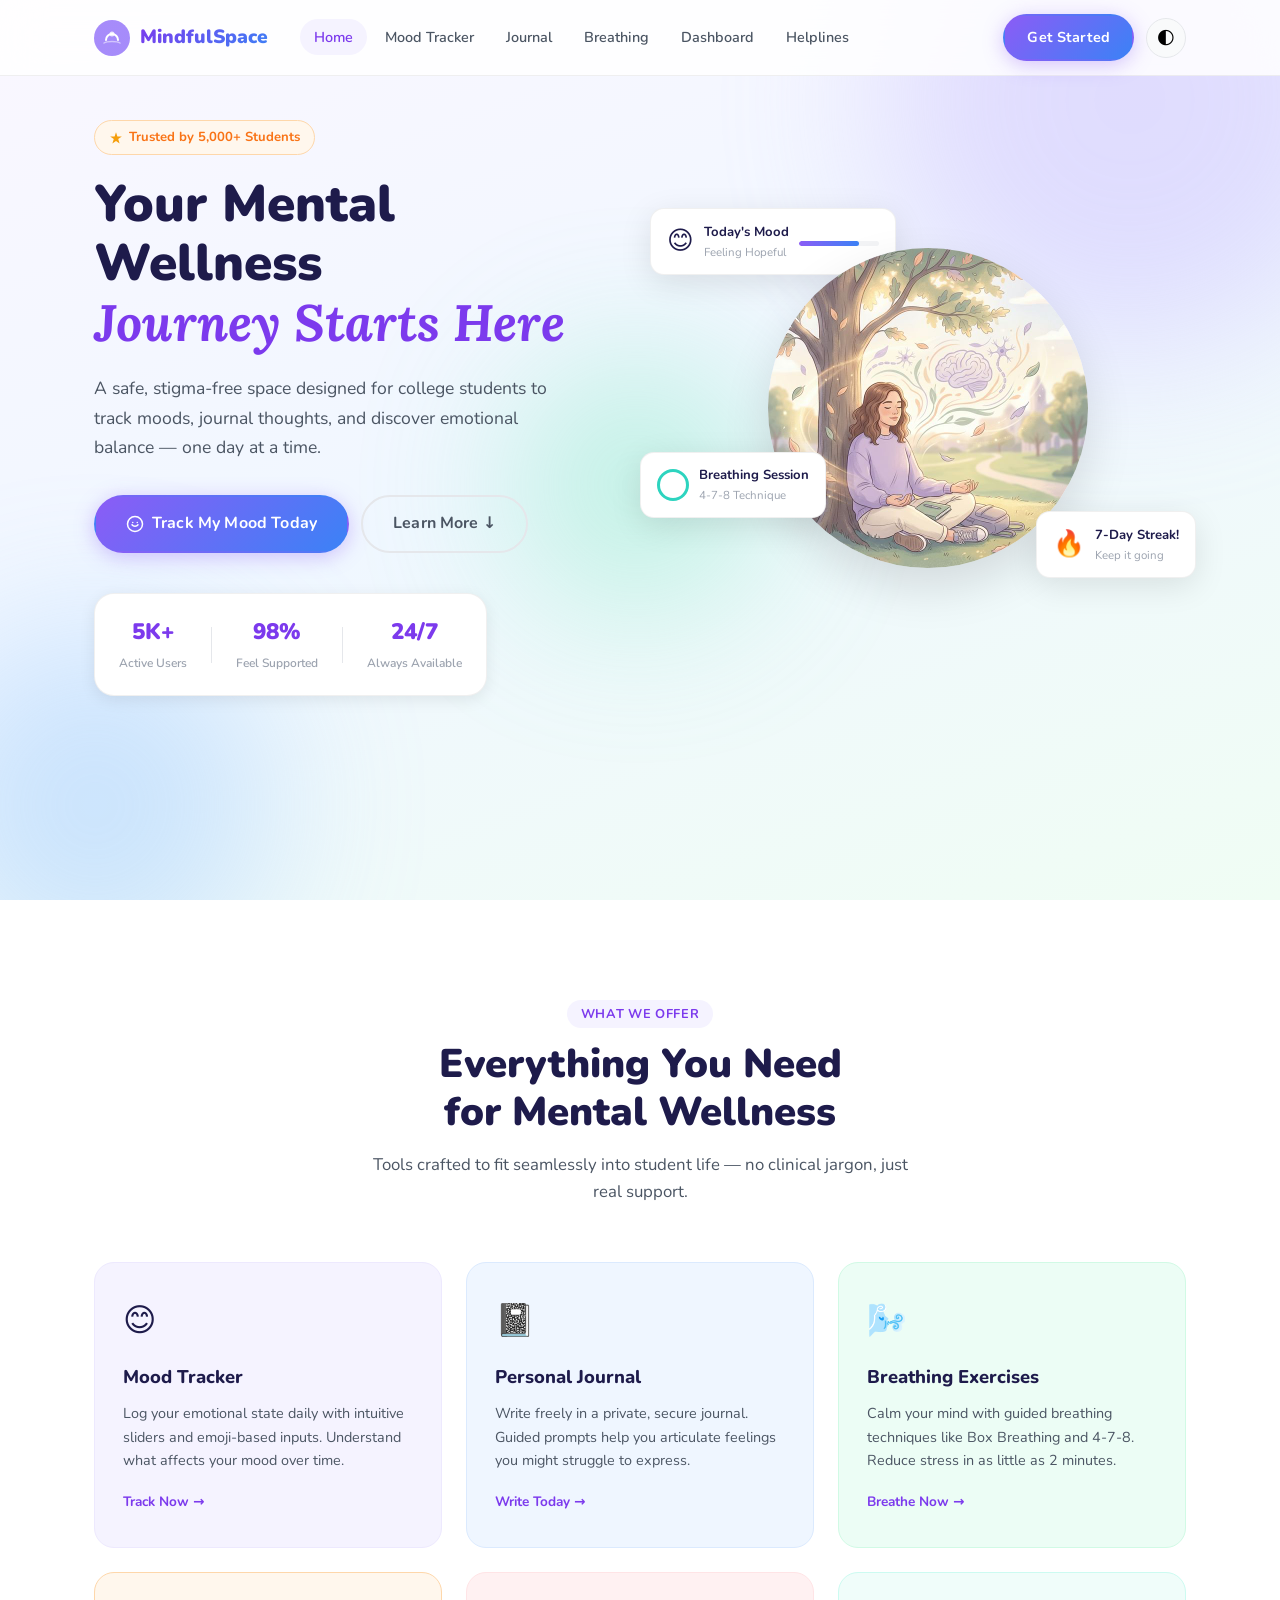
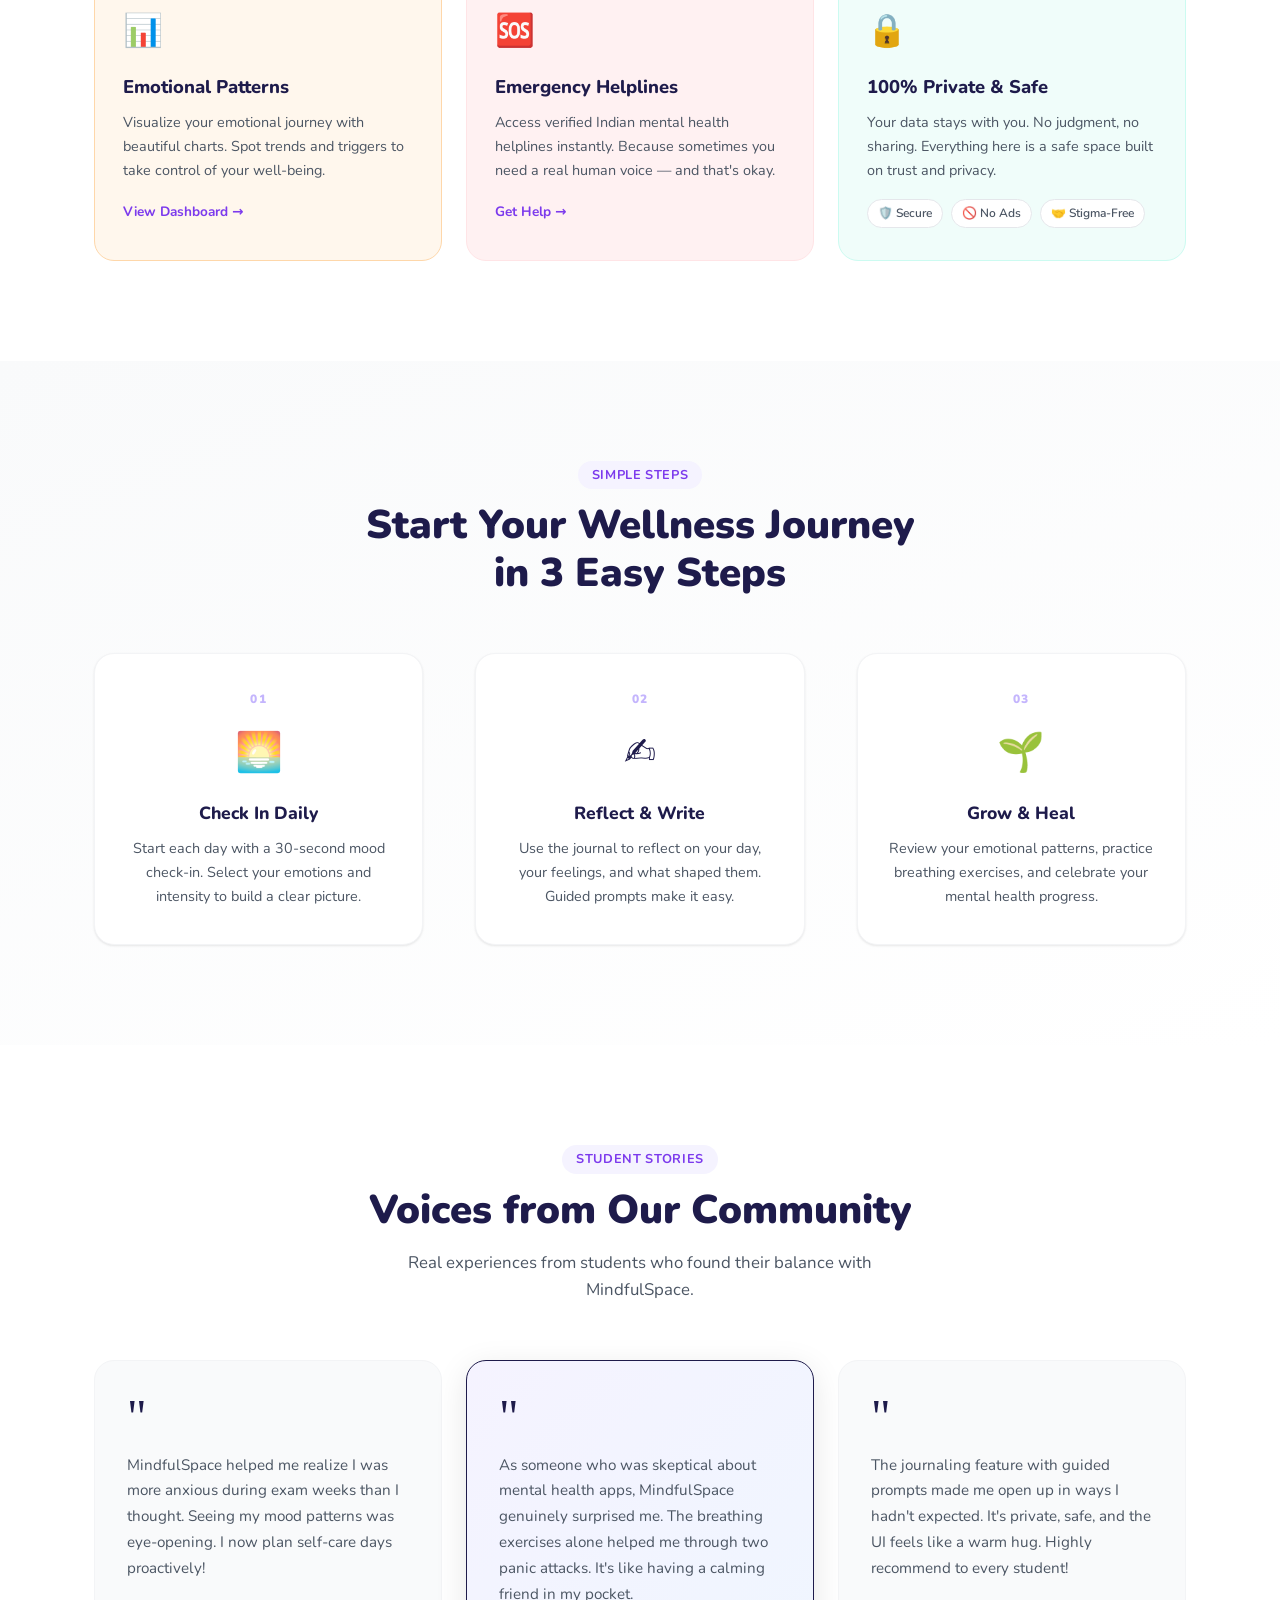
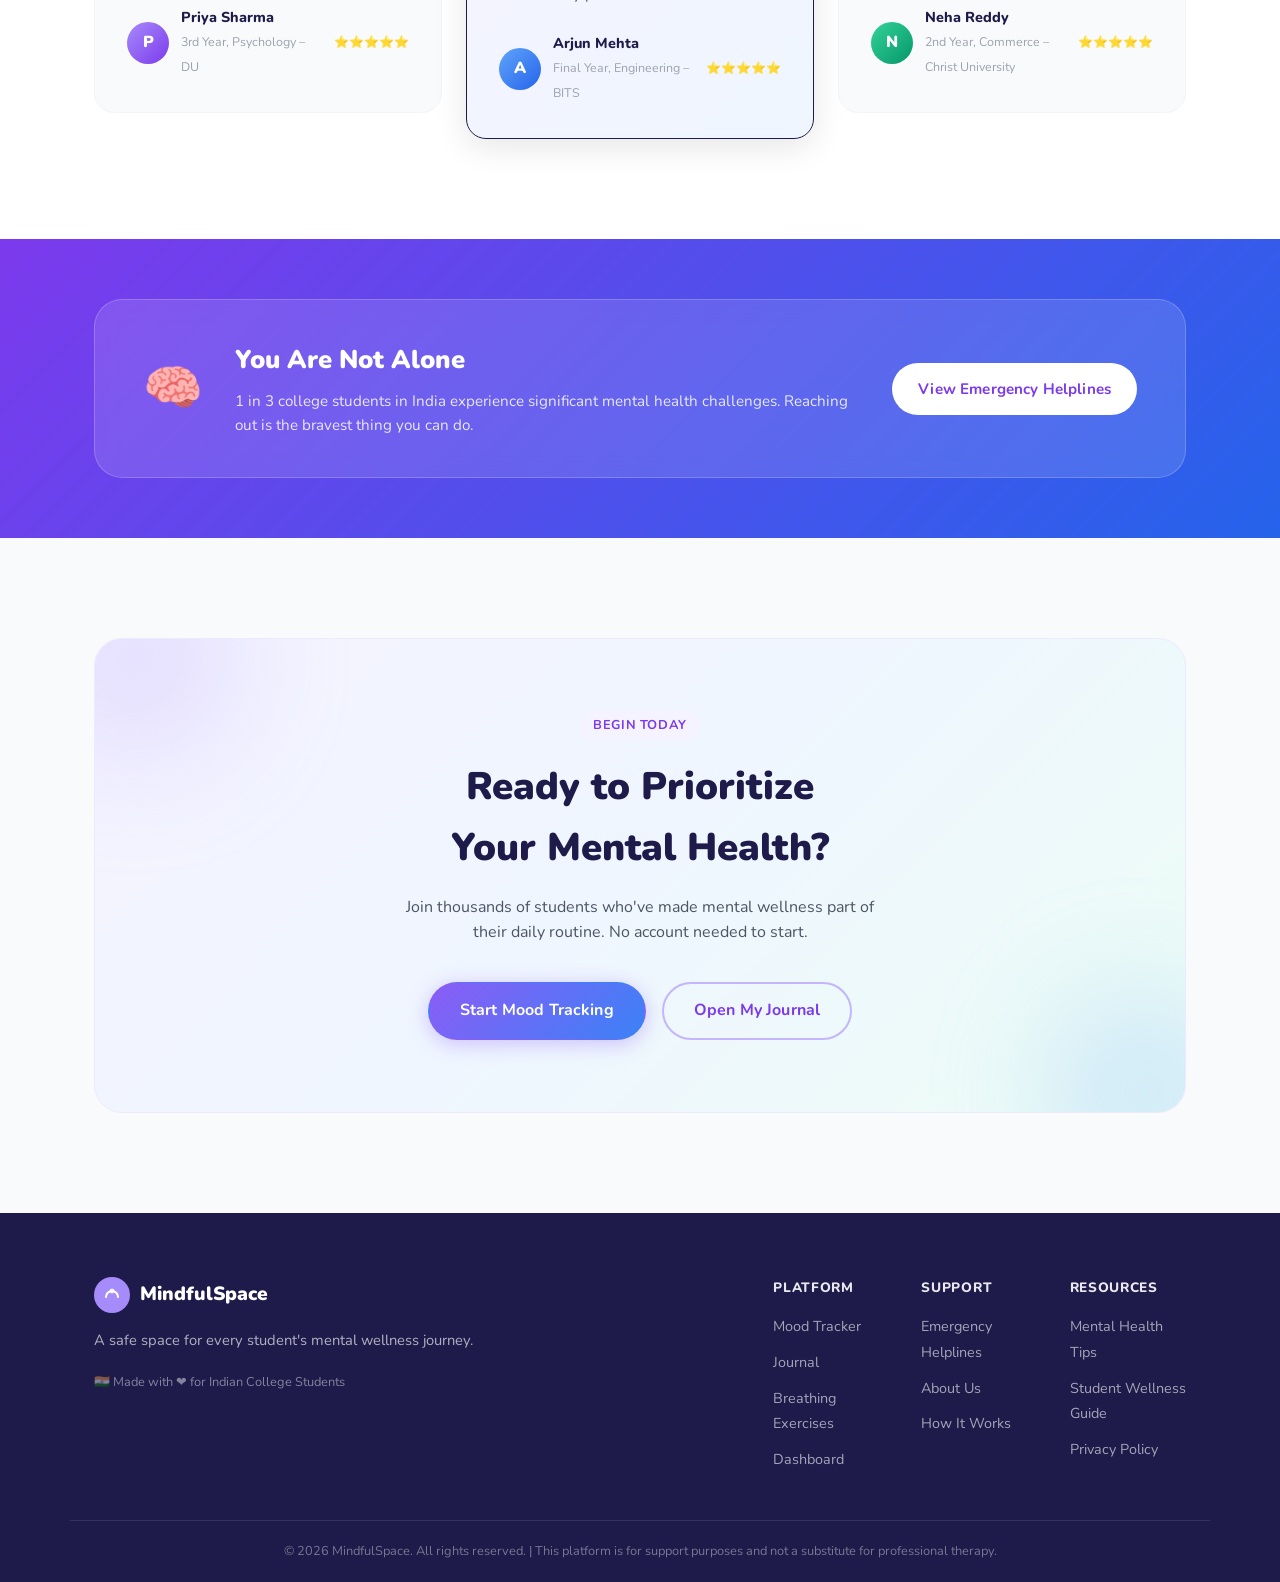
==== commit d4c9f369: "updated" ====
--- a/index.html
+++ b/index.html
@@ -44,6 +44,7 @@
 
       <div class="nav-actions">
         <a href="mood-tracker.html" class="btn btn-primary nav-cta">Get Started</a>
+        <button class="nav-theme-toggle" id="themeToggle" title="Toggle theme">🌓</button>
         <button class="hamburger" id="hamburger" aria-label="Toggle menu">
           <span></span><span></span><span></span>
         </button>
--- a/css/style.css
+++ b/css/style.css
@@ -67,6 +67,28 @@
   --transition: 0.25s cubic-bezier(0.4,0,0.2,1);
   --transition-slow: 0.45s cubic-bezier(0.4,0,0.2,1);
 }
+
+/* ─── DARK MODE VARIABLES ─── */
+body.dark {
+  --white: #0F172A;
+  --gray-50:  #1E293B;
+  --gray-100: #334155;
+  --gray-200: #475569;
+  --text-primary: #F8FAFC;
+  --text-secondary: #CBD5E1;
+  --text-muted: #94A3B8;
+  --border-light: rgba(255,255,255,0.06);
+}
+body.dark .navbar { background: rgba(15,23,42,0.85); box-shadow: 0 4px 20px rgba(0,0,0,0.2); }
+body.dark .page-hero { background: linear-gradient(160deg, #1E1B4B 0%, #172554 100%); }
+body.dark .stat-card, body.dark .chart-card, body.dark .mood-card, body.dark .journal-card, body.dark .helpline-card, body.dark .insight-card { background: #1E293B; border-color: #334155; }
+body.dark .hero { background: linear-gradient(160deg, #0F172A 0%, #1E1B4B 100%); }
+body.dark .mood-emoji-btn { background: #334155; border-color: #475569; color: #CBD5E1; }
+body.dark .form-input, body.dark .form-textarea, body.dark .form-select, body.dark .journal-textarea { background: #0F172A; border-color: #334155; color: #F8FAFC; }
+body.dark .journal-toolbar { background: #334155; border-color: #475569; }
+body.dark .toolbar-btn { background: #1E293B; border-color: #475569; color: #CBD5E1; }
+body.dark .footer { background: #020617; }
+
 
 /* ─── RESET & BASE ─── */
 *, *::before, *::after { box-sizing: border-box; margin: 0; padding: 0; }
@@ -1085,3 +1107,68 @@
   .dashboard-grid { grid-template-columns: repeat(2,1fr); }
   .footer-links-grid { grid-template-columns: 1fr; }
 }
+
+/* ─── DELETE BUTTONS ─── */
+.delete-entry-btn {
+  width: 28px;
+  height: 28px;
+  display: flex;
+  align-items: center;
+  justify-content: center;
+  border-radius: 50%;
+  background: rgba(244, 63, 94, 0.08);
+  color: var(--rose-500);
+  font-size: 1.1rem;
+  line-height: 1;
+  transition: var(--transition);
+  opacity: 0.5;
+  flex-shrink: 0;
+}
+.delete-entry-btn:hover {
+  background: var(--rose-500);
+  color: #fff;
+  opacity: 1;
+  transform: scale(1.1);
+}
+.mood-entry { position: relative; }
+.journal-entry-card { position: relative; }
+
+/* ─── WELLNESS HUB ─── */
+.wellness-hub { display: grid; grid-template-columns: 1fr 1.2fr; gap: 40px; margin-bottom: 40px; margin-top: 40px; }
+.affirmation-card { background: linear-gradient(135deg, var(--purple-500), var(--blue-500)); color: #fff; padding: 40px; border-radius: var(--radius-xl); position: relative; overflow: hidden; display: flex; flex-direction: column; justify-content: center; min-height: 240px; box-shadow: var(--shadow-lg); }
+.affirmation-card::before { content: '“'; position: absolute; top: -30px; left: 10px; font-size: 15rem; opacity: 0.1; font-family: serif; color: #fff; }
+.hub-tag { font-size: 0.75rem; font-weight: 800; text-transform: uppercase; letter-spacing: 0.12em; color: rgba(255,255,255,0.7); margin-bottom: 16px; position: relative; z-index: 1; }
+#dailyAffirmation { font-size: 1.4rem; font-weight: 700; line-height: 1.4; color: #fff; position: relative; z-index: 1; margin-bottom: 16px; }
+.affirmation-author { font-size: 0.9rem; font-weight: 600; color: rgba(255,255,255,0.6); position: relative; z-index: 1; display: block; }
+.checklist-card { background: #fff; border: 1.5px solid var(--gray-100); border-radius: var(--radius-xl); padding: 40px; box-shadow: var(--shadow-md); }
+.hub-header { display: flex; justify-content: space-between; align-items: center; margin-bottom: 24px; }
+.hub-header h3 { font-size: 1.2rem; font-weight: 800; }
+#checklistProgress { font-size: 0.8rem; font-weight: 800; color: var(--purple-600); background: var(--purple-50); padding: 5px 14px; border-radius: var(--radius-full); }
+.checklist-items { display: flex; flex-direction: column; gap: 14px; }
+.check-item { display: flex; align-items: center; gap: 14px; cursor: pointer; }
+.check-item input { position: absolute; opacity: 0; cursor: pointer; height: 0; width: 0; }
+.check-box { height: 24px; width: 24px; background-color: var(--gray-50); border: 2.5px solid var(--gray-200); border-radius: 8px; transition: 0.2s; position: relative; }
+.check-item:hover input ~ .check-box { border-color: var(--purple-300); }
+.check-item input:checked ~ .check-box { background-color: var(--green-500); border-color: var(--green-500); }
+.check-box:after { content: ""; position: absolute; display: none; left: 7px; top: 3px; width: 5px; height: 10px; border: solid white; border-width: 0 2.5px 2.5px 0; transform: rotate(45deg); }
+.check-item input:checked ~ .check-box:after { display: block; }
+.check-text { font-size: 0.95rem; font-weight: 600; color: var(--text-secondary); transition: 0.2s; }
+.check-item input:checked ~ .check-text { text-decoration: line-through; opacity: 0.5; }
+
+/* THEME TOGGLE */
+.nav-theme-toggle {
+  width: 40px;
+  height: 40px;
+  border-radius: 50%;
+  display: flex;
+  align-items: center;
+  justify-content: center;
+  background: var(--gray-50);
+  border: 1px solid var(--gray-200);
+  cursor: pointer;
+  transition: var(--transition);
+  font-size: 1.1rem;
+}
+.nav-theme-toggle:hover { transform: scale(1.1); background: var(--gray-100); }
+body.dark .nav-theme-toggle { background: var(--gray-100); border-color: var(--gray-200); }
+
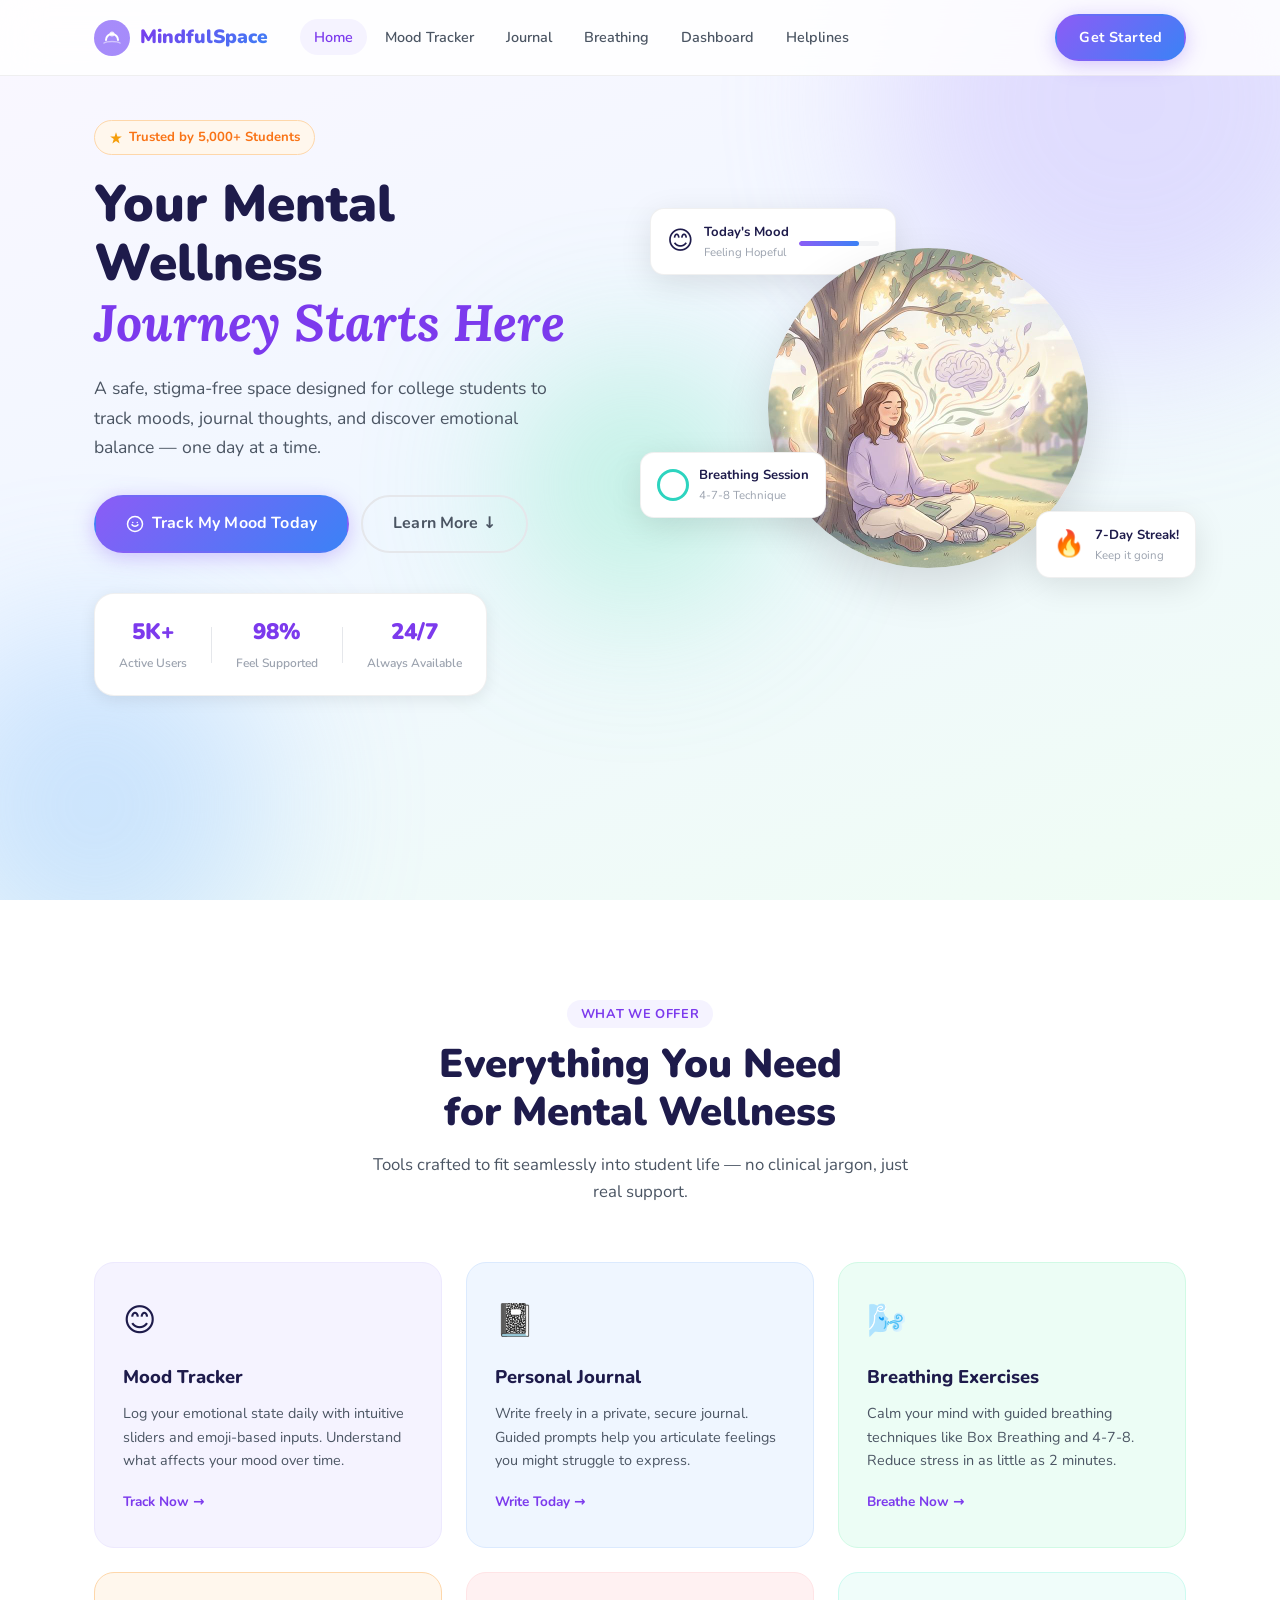
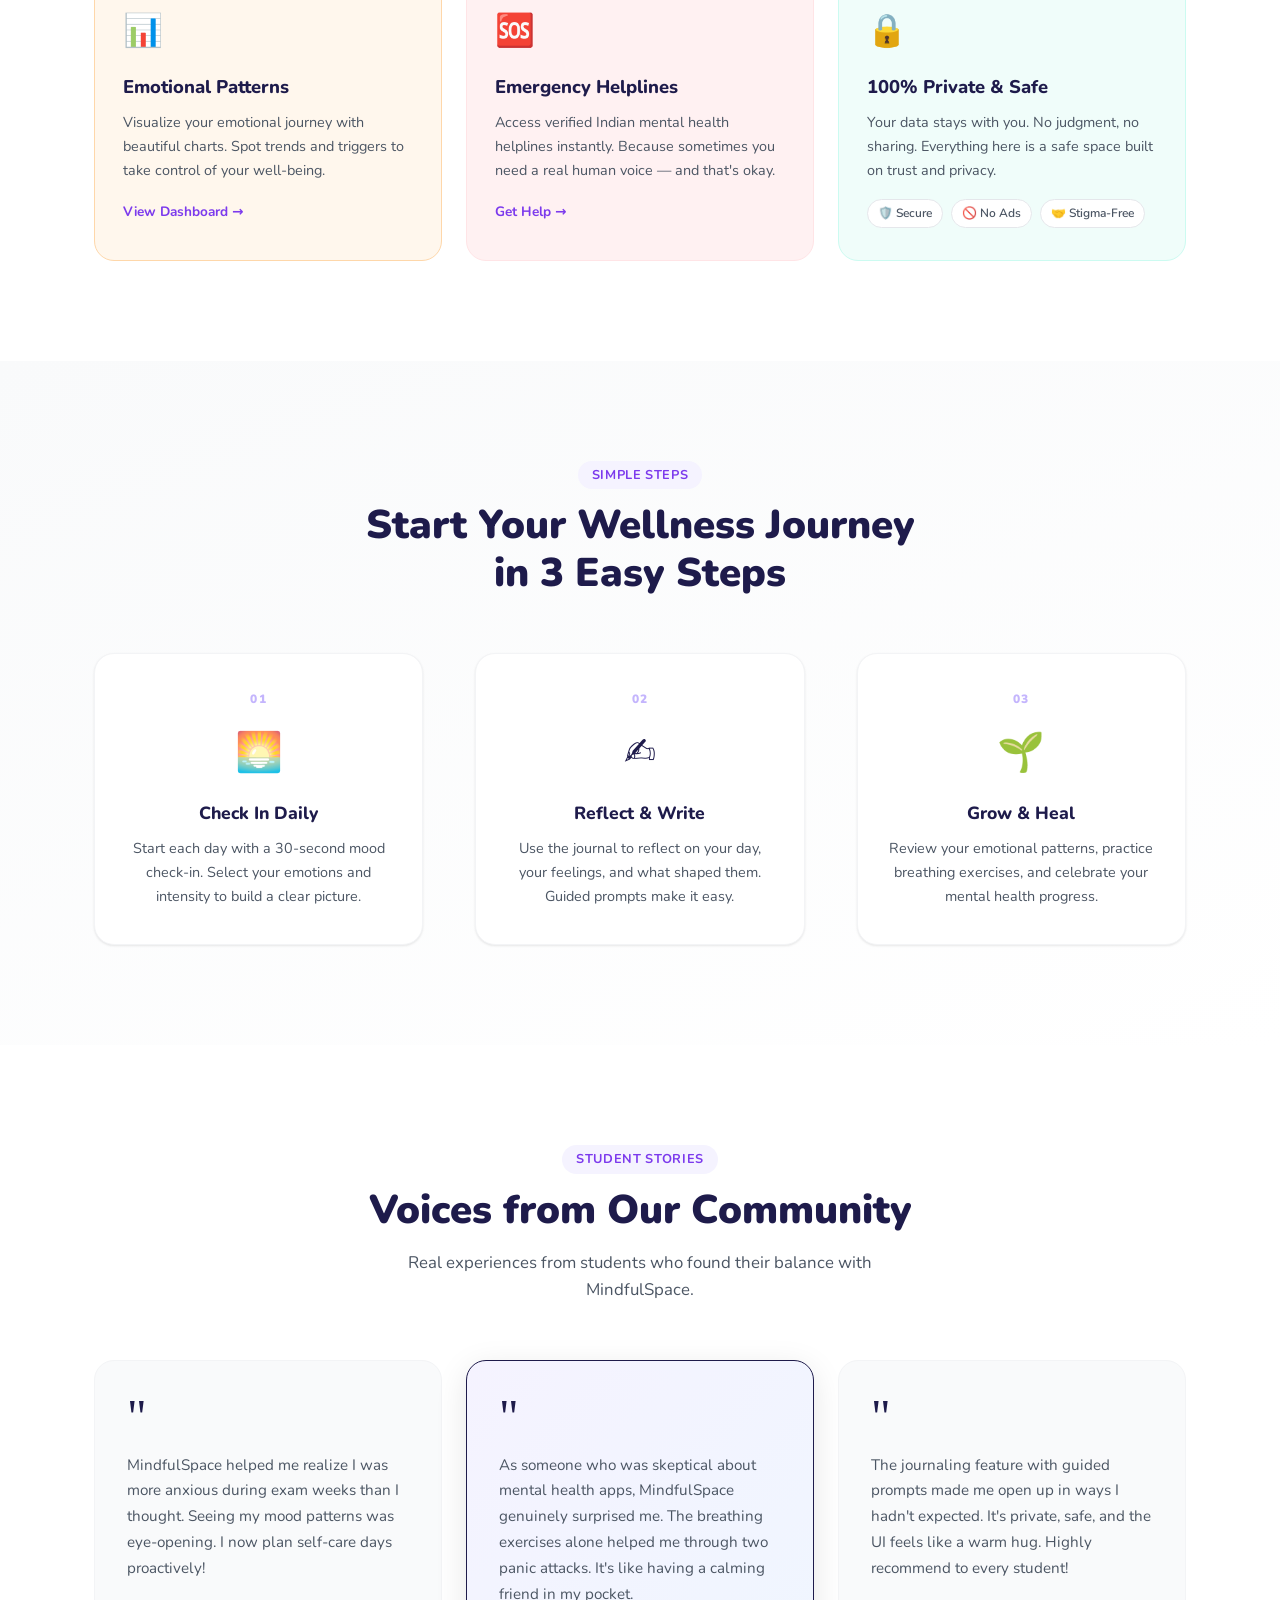
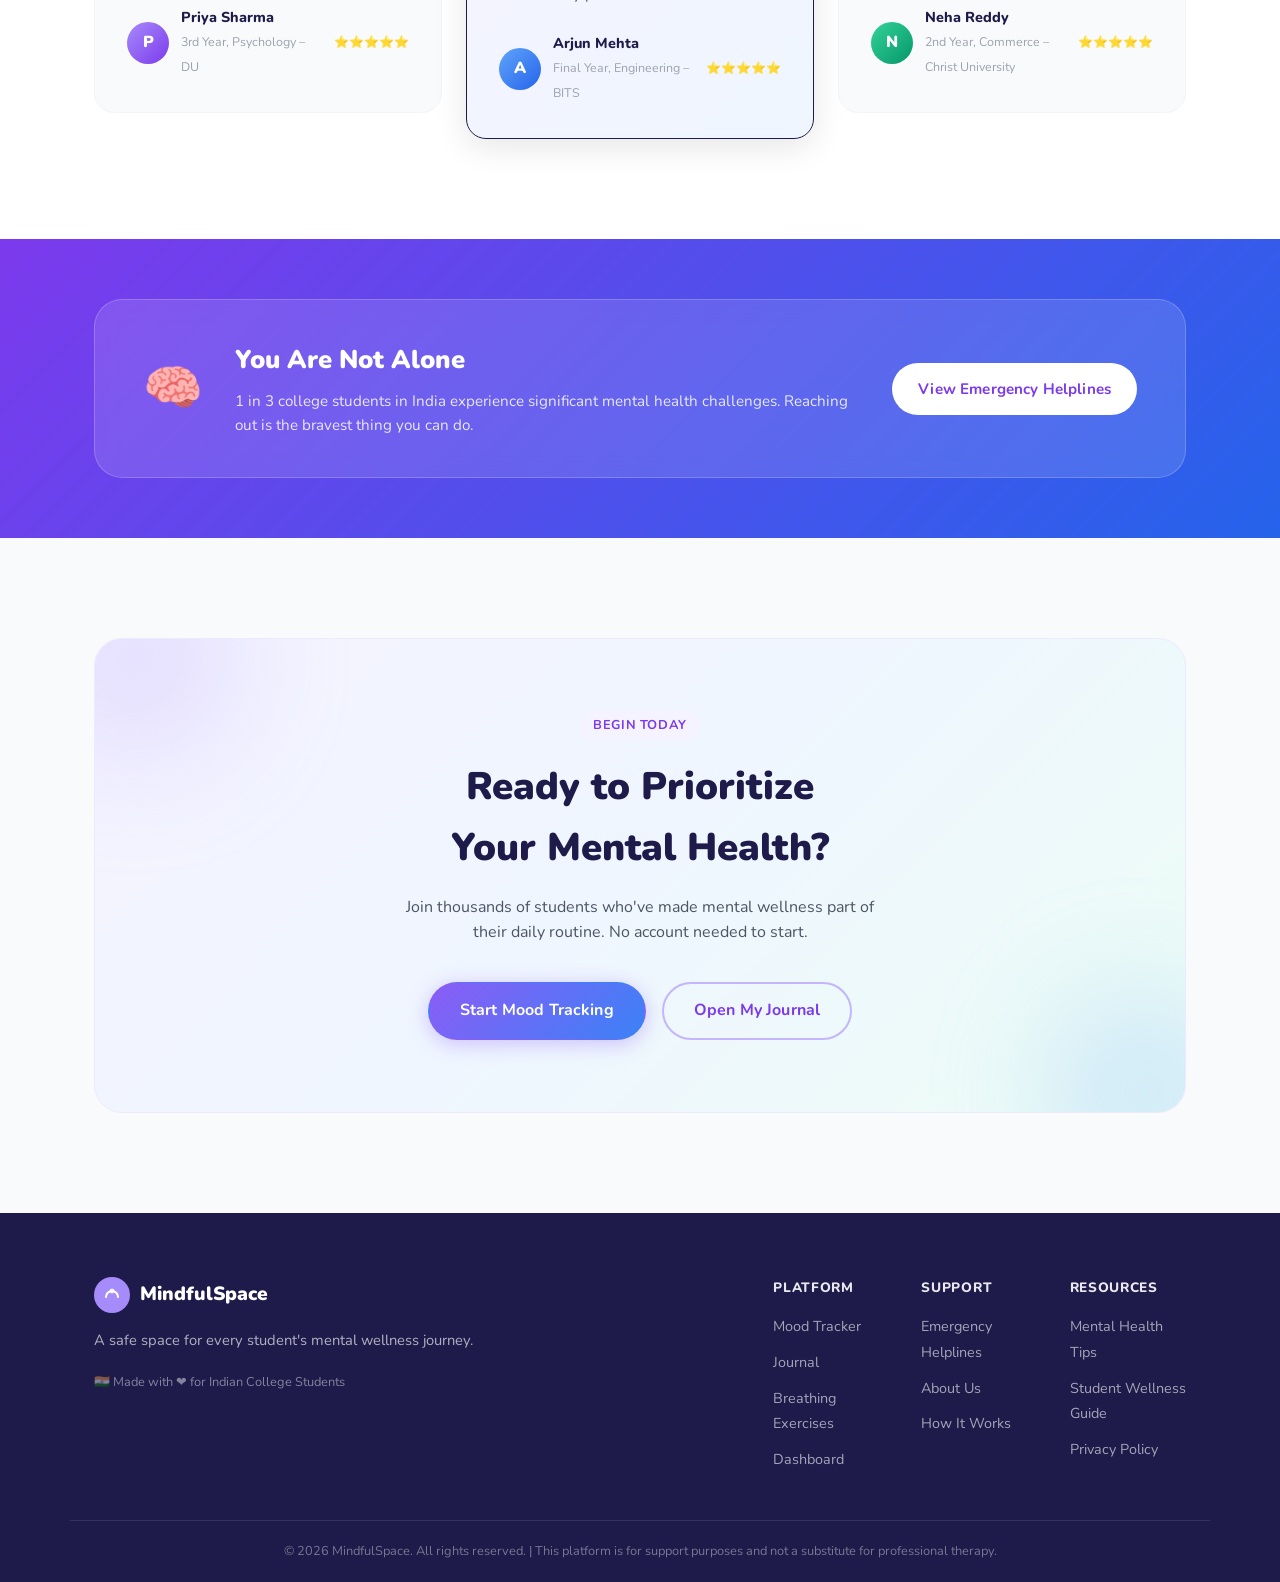
==== commit 4f208511: "updated" ====
--- a/index.html
+++ b/index.html
@@ -44,7 +44,6 @@
 
       <div class="nav-actions">
         <a href="mood-tracker.html" class="btn btn-primary nav-cta">Get Started</a>
-        <button class="nav-theme-toggle" id="themeToggle" title="Toggle theme">🌓</button>
         <button class="hamburger" id="hamburger" aria-label="Toggle menu">
           <span></span><span></span><span></span>
         </button>
--- a/css/style.css
+++ b/css/style.css
@@ -67,28 +67,6 @@
   --transition: 0.25s cubic-bezier(0.4,0,0.2,1);
   --transition-slow: 0.45s cubic-bezier(0.4,0,0.2,1);
 }
-
-/* ─── DARK MODE VARIABLES ─── */
-body.dark {
-  --white: #0F172A;
-  --gray-50:  #1E293B;
-  --gray-100: #334155;
-  --gray-200: #475569;
-  --text-primary: #F8FAFC;
-  --text-secondary: #CBD5E1;
-  --text-muted: #94A3B8;
-  --border-light: rgba(255,255,255,0.06);
-}
-body.dark .navbar { background: rgba(15,23,42,0.85); box-shadow: 0 4px 20px rgba(0,0,0,0.2); }
-body.dark .page-hero { background: linear-gradient(160deg, #1E1B4B 0%, #172554 100%); }
-body.dark .stat-card, body.dark .chart-card, body.dark .mood-card, body.dark .journal-card, body.dark .helpline-card, body.dark .insight-card { background: #1E293B; border-color: #334155; }
-body.dark .hero { background: linear-gradient(160deg, #0F172A 0%, #1E1B4B 100%); }
-body.dark .mood-emoji-btn { background: #334155; border-color: #475569; color: #CBD5E1; }
-body.dark .form-input, body.dark .form-textarea, body.dark .form-select, body.dark .journal-textarea { background: #0F172A; border-color: #334155; color: #F8FAFC; }
-body.dark .journal-toolbar { background: #334155; border-color: #475569; }
-body.dark .toolbar-btn { background: #1E293B; border-color: #475569; color: #CBD5E1; }
-body.dark .footer { background: #020617; }
-
 
 /* ─── RESET & BASE ─── */
 *, *::before, *::after { box-sizing: border-box; margin: 0; padding: 0; }
@@ -1153,22 +1131,5 @@
 .check-box:after { content: ""; position: absolute; display: none; left: 7px; top: 3px; width: 5px; height: 10px; border: solid white; border-width: 0 2.5px 2.5px 0; transform: rotate(45deg); }
 .check-item input:checked ~ .check-box:after { display: block; }
 .check-text { font-size: 0.95rem; font-weight: 600; color: var(--text-secondary); transition: 0.2s; }
-.check-item input:checked ~ .check-text { text-decoration: line-through; opacity: 0.5; }
-
-/* THEME TOGGLE */
-.nav-theme-toggle {
-  width: 40px;
-  height: 40px;
-  border-radius: 50%;
-  display: flex;
-  align-items: center;
-  justify-content: center;
-  background: var(--gray-50);
-  border: 1px solid var(--gray-200);
-  cursor: pointer;
-  transition: var(--transition);
-  font-size: 1.1rem;
-}
-.nav-theme-toggle:hover { transform: scale(1.1); background: var(--gray-100); }
-body.dark .nav-theme-toggle { background: var(--gray-100); border-color: var(--gray-200); }
-
+
+
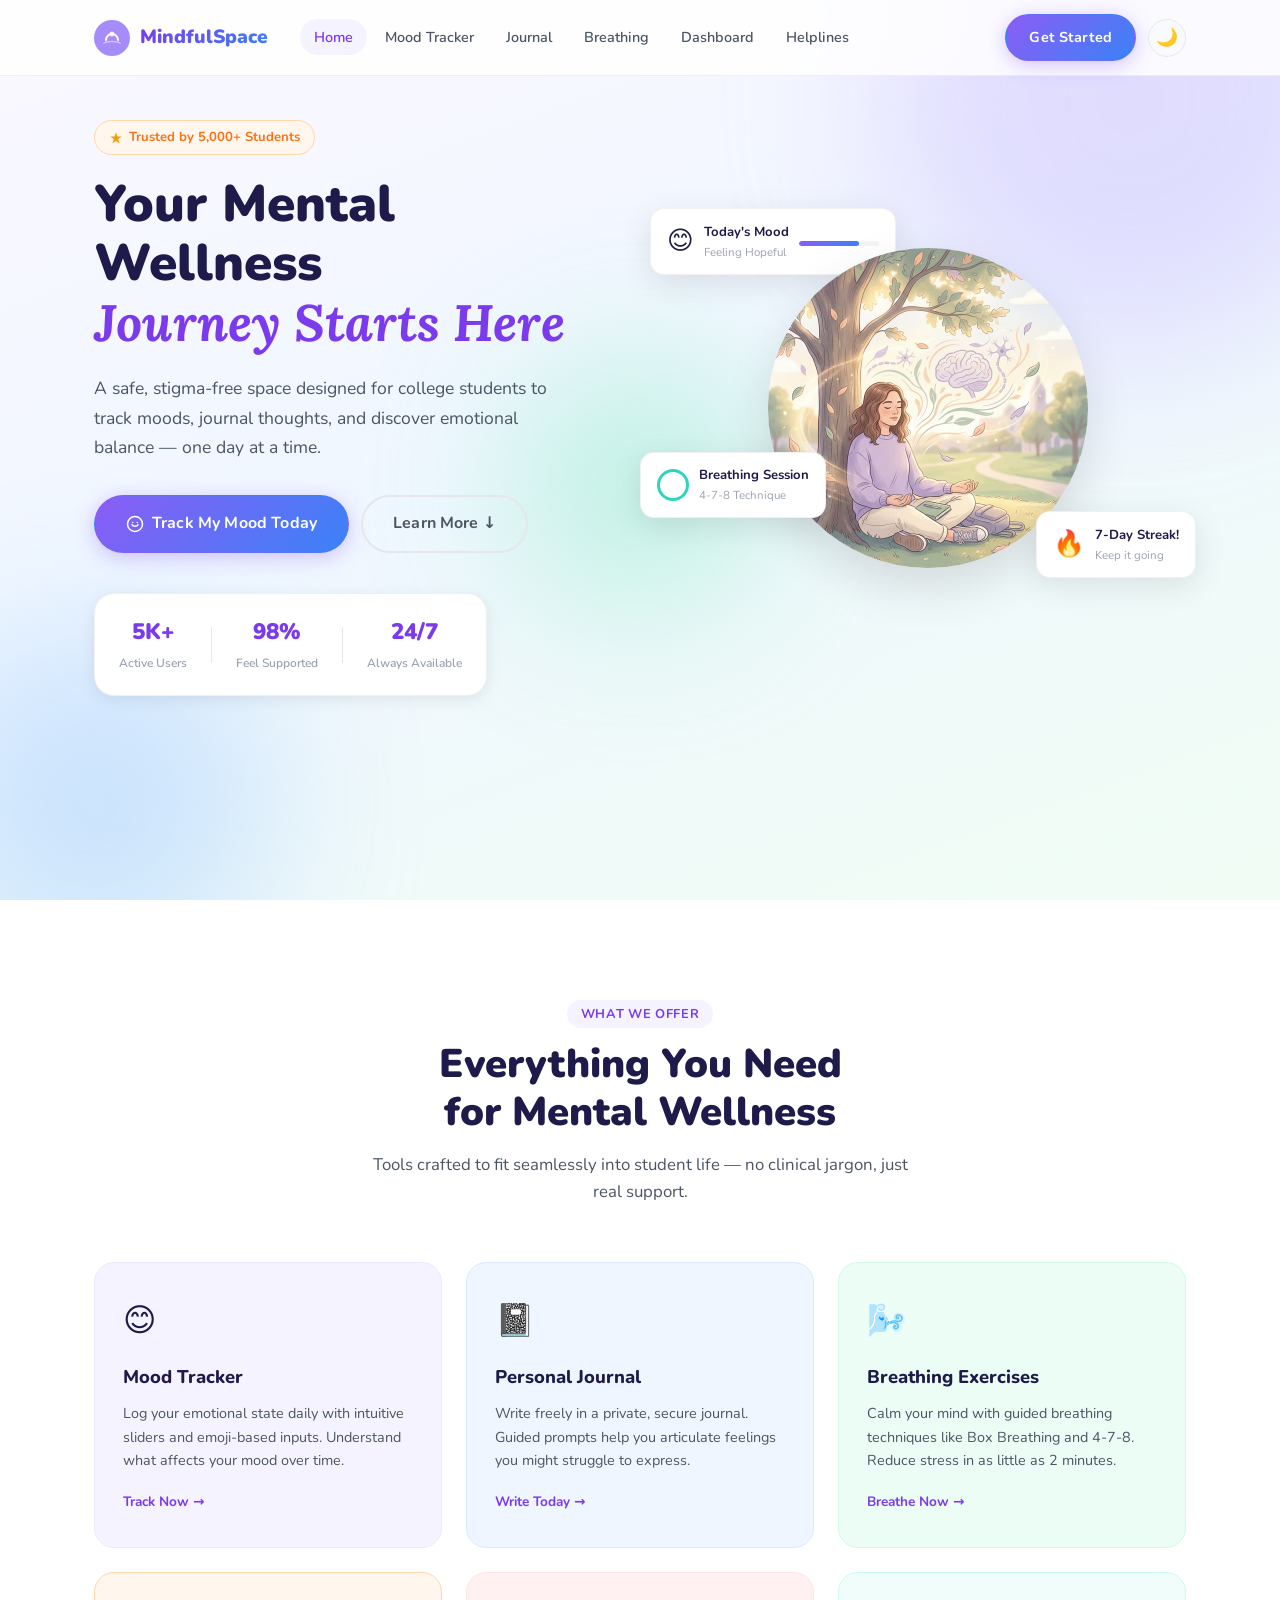
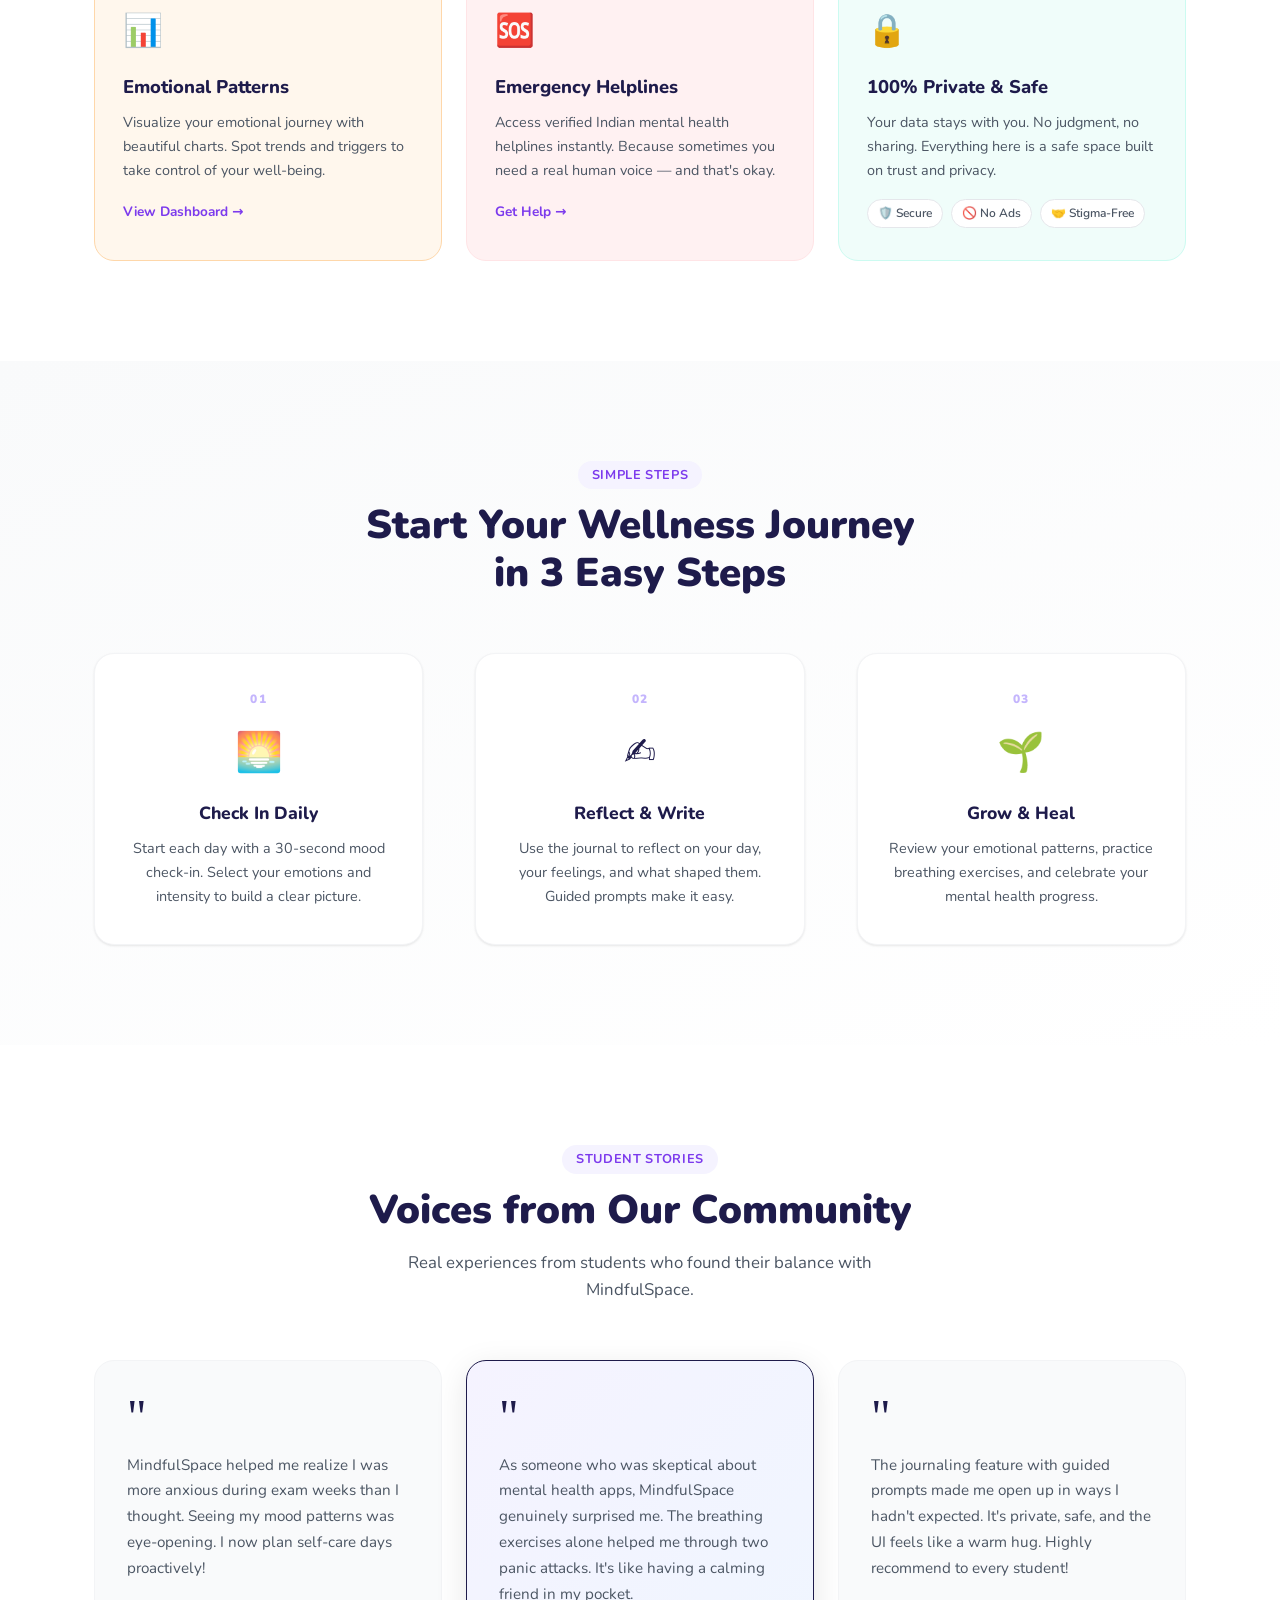
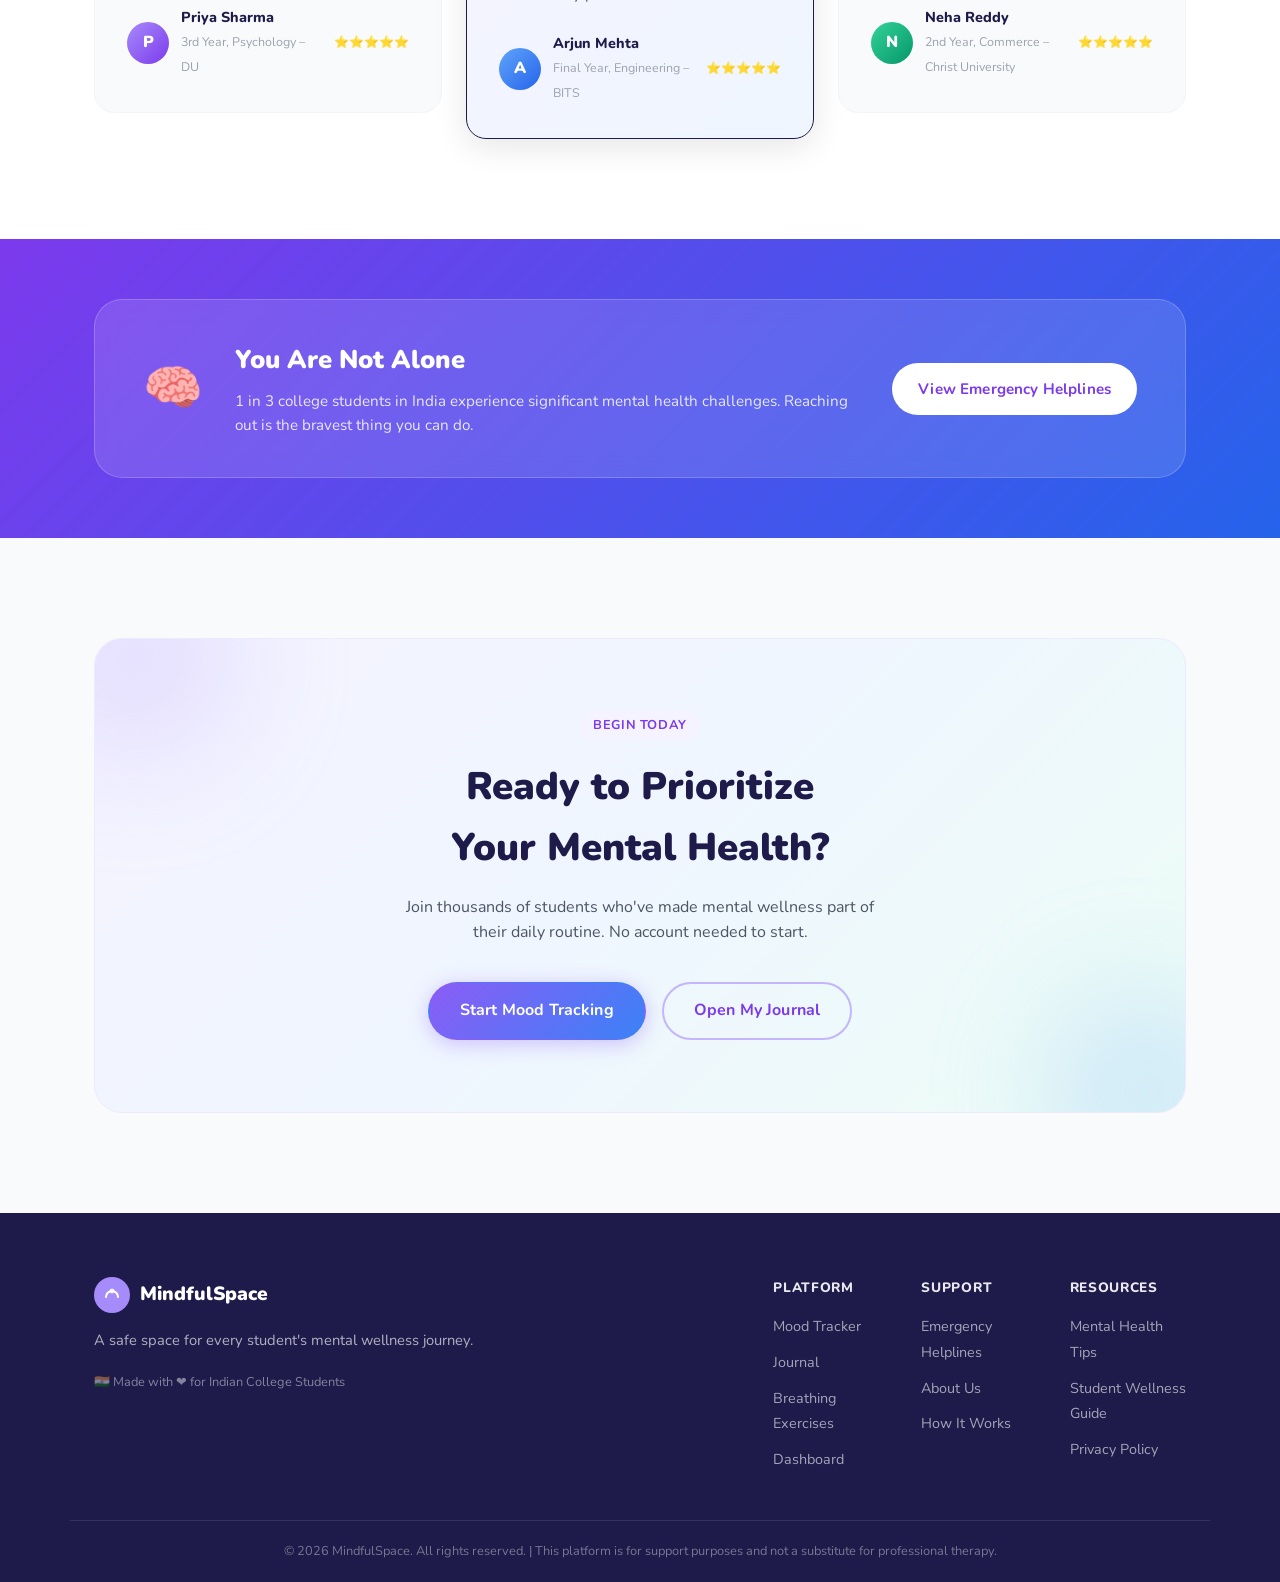
==== commit 0d461e65: "updated dark mood" ====
--- a/index.html
+++ b/index.html
@@ -1,4 +1,4 @@
-<!DOCTYPE html>
+﻿<!DOCTYPE html>
 <html lang="en">
 <head>
   <meta charset="UTF-8" />
@@ -8,6 +8,7 @@
   <link rel="preconnect" href="https://fonts.googleapis.com" />
   <link rel="preconnect" href="https://fonts.gstatic.com" crossorigin />
   <link href="https://fonts.googleapis.com/css2?family=Nunito:wght@300;400;500;600;700;800;900&family=Lora:ital,wght@0,400;0,600;1,400&display=swap" rel="stylesheet" />
+  <script>if(localStorage.getItem('msTheme')==='dark')document.documentElement.setAttribute('data-theme','dark');</script>
   <link rel="stylesheet" href="css/style.css" />
 </head>
 <body>
@@ -44,6 +45,7 @@
 
       <div class="nav-actions">
         <a href="mood-tracker.html" class="btn btn-primary nav-cta">Get Started</a>
+        <button class="theme-toggle-btn" id="themeToggle" aria-label="Toggle dark mode"></button>
         <button class="hamburger" id="hamburger" aria-label="Toggle menu">
           <span></span><span></span><span></span>
         </button>
--- a/css/style.css
+++ b/css/style.css
@@ -67,6 +67,132 @@
   --transition: 0.25s cubic-bezier(0.4,0,0.2,1);
   --transition-slow: 0.45s cubic-bezier(0.4,0,0.2,1);
 }
+
+/* ─── DARK THEME ─── */
+[data-theme="dark"] {
+  --white:          #0F172A;
+  --gray-50:        #1E293B;
+  --gray-100:       #263248;
+  --gray-200:       #344160;
+  --gray-300:       #475569;
+  --gray-400:       #64748B;
+  --gray-500:       #94A3B8;
+  --gray-700:       #CBD5E1;
+  --gray-800:       #E2E8F0;
+  --gray-900:       #F1F5F9;
+
+  --purple-50:  #2E1065;
+  --purple-100: #3B0764;
+  --purple-300: #7C3AED;
+
+  --blue-50:  #172554;
+  --blue-300: #1D4ED8;
+
+  --green-50:  #052E16;
+  --teal-50:   #042F2E;
+  --peach-50:  #431407;
+  --rose-50:   #4C0519;
+
+  --text-primary:   #F1F5F9;
+  --text-secondary: #CBD5E1;
+  --text-muted:     #64748B;
+
+  --border-light:  rgba(255,255,255,0.07);
+  --shadow-sm:  0 1px 3px rgba(0,0,0,0.4),  0 1px 2px rgba(0,0,0,0.3);
+  --shadow-md:  0 4px 16px rgba(0,0,0,0.5);
+  --shadow-lg:  0 8px 32px rgba(0,0,0,0.6);
+  --shadow-xl:  0 20px 48px rgba(0,0,0,0.7);
+}
+
+/* Dark-specific background overrides (sections that use hard-coded colors) */
+[data-theme="dark"] body { background: #0F172A; }
+[data-theme="dark"] .hero { background: linear-gradient(160deg, #0D0B1E 0%, #111827 50%, #0A1628 100%) !important; }
+[data-theme="dark"] .hero-stats { background: #1E293B; }
+[data-theme="dark"] .floating-card { background: #1E293B; }
+[data-theme="dark"] .features { background: #0F172A; }
+[data-theme="dark"] .feature-card { border-color: #263248 !important; }
+[data-theme="dark"] .feature-card--purple { background: rgba(139,92,246,0.1); }
+[data-theme="dark"] .feature-card--blue   { background: rgba(59,130,246,0.1); }
+[data-theme="dark"] .feature-card--green  { background: rgba(16,185,129,0.1); }
+[data-theme="dark"] .feature-card--peach  { background: rgba(251,146,60,0.1); }
+[data-theme="dark"] .feature-card--rose   { background: rgba(244,63,94,0.1); }
+[data-theme="dark"] .feature-card--teal   { background: rgba(45,212,191,0.1); }
+[data-theme="dark"] .how-it-works { background: #0F172A; }
+[data-theme="dark"] .testimonials { background: #0F172A; }
+[data-theme="dark"] .testimonial-card { background: #1E293B; border-color: #263248; }
+[data-theme="dark"] .testimonial-card--featured { background: linear-gradient(135deg,rgba(139,92,246,0.2),rgba(59,130,246,0.15)); border-color: rgba(139,92,246,0.3); }
+[data-theme="dark"] .step-card { background: #1E293B; border-color: #263248; }
+[data-theme="dark"] .cta-section { background: #0F172A; }
+[data-theme="dark"] .cta-card { background: linear-gradient(135deg,rgba(139,92,246,0.15),rgba(59,130,246,0.12),rgba(16,185,129,0.1)); border-color: rgba(139,92,246,0.25); }
+[data-theme="dark"] .navbar { background: rgba(15,23,42,0.92) !important; box-shadow: 0 1px 0 rgba(255,255,255,0.06); }
+[data-theme="dark"] .nav-links { background: #0F172A; border-bottom-color: #263248; }
+[data-theme="dark"] .page-hero { background: linear-gradient(160deg,#1E1B4B 0%,#172554 100%) !important; }
+[data-theme="dark"] .mood-card, [data-theme="dark"] .chart-card, [data-theme="dark"] .journal-card, [data-theme="dark"] .checklist-card, [data-theme="dark"] .insight-card, [data-theme="dark"] .breath-info-card { background: #1E293B; border-color: #263248; }
+[data-theme="dark"] .stat-card { background: #1E293B; border-color: #263248; }
+[data-theme="dark"] .helpline-card { background: #1E293B; border-color: #263248; }
+[data-theme="dark"] .mood-entry { background: #1E293B; border-color: #263248; }
+[data-theme="dark"] .mood-entry:hover { background: rgba(139,92,246,0.12); border-color: rgba(139,92,246,0.3); }
+[data-theme="dark"] .journal-entry-card { background: #1E293B; border-color: #263248; }
+[data-theme="dark"] .journal-entry-card:hover { background: rgba(139,92,246,0.12); border-color: rgba(139,92,246,0.3); }
+[data-theme="dark"] .mood-emoji-btn { background: #263248; border-color: #344160; color: #CBD5E1; }
+[data-theme="dark"] .mood-emoji-btn:hover { background: rgba(139,92,246,0.2); border-color: rgba(139,92,246,0.5); }
+[data-theme="dark"] .form-input, [data-theme="dark"] .form-textarea, [data-theme="dark"] .form-select { background: #0F172A; border-color: #344160; color: #F1F5F9; }
+[data-theme="dark"] .form-input:focus, [data-theme="dark"] .form-textarea:focus, [data-theme="dark"] .form-select:focus { background: #0F172A; border-color: rgba(139,92,246,0.5); }
+[data-theme="dark"] .journal-textarea { background: #0F172A; border-color: #344160; color: #F1F5F9; }
+[data-theme="dark"] .journal-textarea:focus { border-color: rgba(139,92,246,0.4); }
+[data-theme="dark"] .journal-toolbar { background: #263248; border-color: #344160; }
+[data-theme="dark"] .toolbar-btn { background: #1E293B; border-color: #344160; color: #CBD5E1; }
+[data-theme="dark"] .toolbar-btn:hover { background: rgba(139,92,246,0.2); }
+[data-theme="dark"] .prompt-item { background: rgba(139,92,246,0.12); border-color: rgba(139,92,246,0.2); color: #CBD5E1; }
+[data-theme="dark"] .prompt-item:hover { background: rgba(139,92,246,0.22); }
+[data-theme="dark"] .footer { background: #020617; }
+[data-theme="dark"] .footer-col a { color: rgba(255,255,255,0.5); }
+[data-theme="dark"] .dashboard-page { background: #0F172A; }
+[data-theme="dark"] .helplines-page { background: #0F172A; }
+[data-theme="dark"] .mood-page { background: #0F172A; }
+[data-theme="dark"] .journal-page { background: #0F172A; }
+[data-theme="dark"] .badge { background: #263248; border-color: #344160; color: #CBD5E1; }
+[data-theme="dark"] .breathing-page { background: linear-gradient(180deg, rgba(5,30,30,0.8) 0%, #0F172A 60%); }
+[data-theme="dark"] .technique-btn { background: #1E293B; border-color: #344160; color: #CBD5E1; }
+[data-theme="dark"] .technique-btn.active, [data-theme="dark"] .technique-btn:hover { background: rgba(45,212,191,0.15); border-color: rgba(45,212,191,0.4); }
+[data-theme="dark"] .urgency-banner { background: linear-gradient(135deg,rgba(244,63,94,0.15),rgba(239,68,68,0.1)); border-color: rgba(244,63,94,0.4); }
+[data-theme="dark"] .urgency-text h3 { color: #FDA4AF; }
+[data-theme="dark"] .urgency-text p { color: #FCA5A5; }
+[data-theme="dark"] .helpline-number { background: linear-gradient(135deg,rgba(139,92,246,0.15),rgba(59,130,246,0.1)); border-color: rgba(139,92,246,0.25); }
+[data-theme="dark"] .check-box { background: #0F172A; border-color: #344160; }
+[data-theme="dark"] .jentry-mood-tag { background: rgba(139,92,246,0.25); }
+[data-theme="dark"] .htag { background: #263248; color: #94A3B8; border-color: #344160; }
+[data-theme="dark"] .awareness-banner { background: linear-gradient(135deg, #2E1065, #1e3a5f); }
+
+/* ─── THEME TOGGLE ─── */
+.theme-toggle-btn {
+  width: 38px;
+  height: 38px;
+  border-radius: 50%;
+  background: var(--gray-50);
+  border: 1.5px solid var(--gray-200);
+  cursor: pointer;
+  flex-shrink: 0;
+  font-size: 1.1rem;
+  line-height: 1;
+  display: flex;
+  align-items: center;
+  justify-content: center;
+  transition: var(--transition);
+  user-select: none;
+}
+.theme-toggle-btn:hover {
+  background: var(--gray-100);
+  transform: scale(1.1);
+}
+[data-theme="dark"] .theme-toggle-btn {
+  background: #1E293B;
+  border-color: #344160;
+}
+
+
+
+
 
 /* ─── RESET & BASE ─── */
 *, *::before, *::after { box-sizing: border-box; margin: 0; padding: 0; }
@@ -1085,51 +1211,3 @@
   .dashboard-grid { grid-template-columns: repeat(2,1fr); }
   .footer-links-grid { grid-template-columns: 1fr; }
 }
-
-/* ─── DELETE BUTTONS ─── */
-.delete-entry-btn {
-  width: 28px;
-  height: 28px;
-  display: flex;
-  align-items: center;
-  justify-content: center;
-  border-radius: 50%;
-  background: rgba(244, 63, 94, 0.08);
-  color: var(--rose-500);
-  font-size: 1.1rem;
-  line-height: 1;
-  transition: var(--transition);
-  opacity: 0.5;
-  flex-shrink: 0;
-}
-.delete-entry-btn:hover {
-  background: var(--rose-500);
-  color: #fff;
-  opacity: 1;
-  transform: scale(1.1);
-}
-.mood-entry { position: relative; }
-.journal-entry-card { position: relative; }
-
-/* ─── WELLNESS HUB ─── */
-.wellness-hub { display: grid; grid-template-columns: 1fr 1.2fr; gap: 40px; margin-bottom: 40px; margin-top: 40px; }
-.affirmation-card { background: linear-gradient(135deg, var(--purple-500), var(--blue-500)); color: #fff; padding: 40px; border-radius: var(--radius-xl); position: relative; overflow: hidden; display: flex; flex-direction: column; justify-content: center; min-height: 240px; box-shadow: var(--shadow-lg); }
-.affirmation-card::before { content: '“'; position: absolute; top: -30px; left: 10px; font-size: 15rem; opacity: 0.1; font-family: serif; color: #fff; }
-.hub-tag { font-size: 0.75rem; font-weight: 800; text-transform: uppercase; letter-spacing: 0.12em; color: rgba(255,255,255,0.7); margin-bottom: 16px; position: relative; z-index: 1; }
-#dailyAffirmation { font-size: 1.4rem; font-weight: 700; line-height: 1.4; color: #fff; position: relative; z-index: 1; margin-bottom: 16px; }
-.affirmation-author { font-size: 0.9rem; font-weight: 600; color: rgba(255,255,255,0.6); position: relative; z-index: 1; display: block; }
-.checklist-card { background: #fff; border: 1.5px solid var(--gray-100); border-radius: var(--radius-xl); padding: 40px; box-shadow: var(--shadow-md); }
-.hub-header { display: flex; justify-content: space-between; align-items: center; margin-bottom: 24px; }
-.hub-header h3 { font-size: 1.2rem; font-weight: 800; }
-#checklistProgress { font-size: 0.8rem; font-weight: 800; color: var(--purple-600); background: var(--purple-50); padding: 5px 14px; border-radius: var(--radius-full); }
-.checklist-items { display: flex; flex-direction: column; gap: 14px; }
-.check-item { display: flex; align-items: center; gap: 14px; cursor: pointer; }
-.check-item input { position: absolute; opacity: 0; cursor: pointer; height: 0; width: 0; }
-.check-box { height: 24px; width: 24px; background-color: var(--gray-50); border: 2.5px solid var(--gray-200); border-radius: 8px; transition: 0.2s; position: relative; }
-.check-item:hover input ~ .check-box { border-color: var(--purple-300); }
-.check-item input:checked ~ .check-box { background-color: var(--green-500); border-color: var(--green-500); }
-.check-box:after { content: ""; position: absolute; display: none; left: 7px; top: 3px; width: 5px; height: 10px; border: solid white; border-width: 0 2.5px 2.5px 0; transform: rotate(45deg); }
-.check-item input:checked ~ .check-box:after { display: block; }
-.check-text { font-size: 0.95rem; font-weight: 600; color: var(--text-secondary); transition: 0.2s; }
-
-
